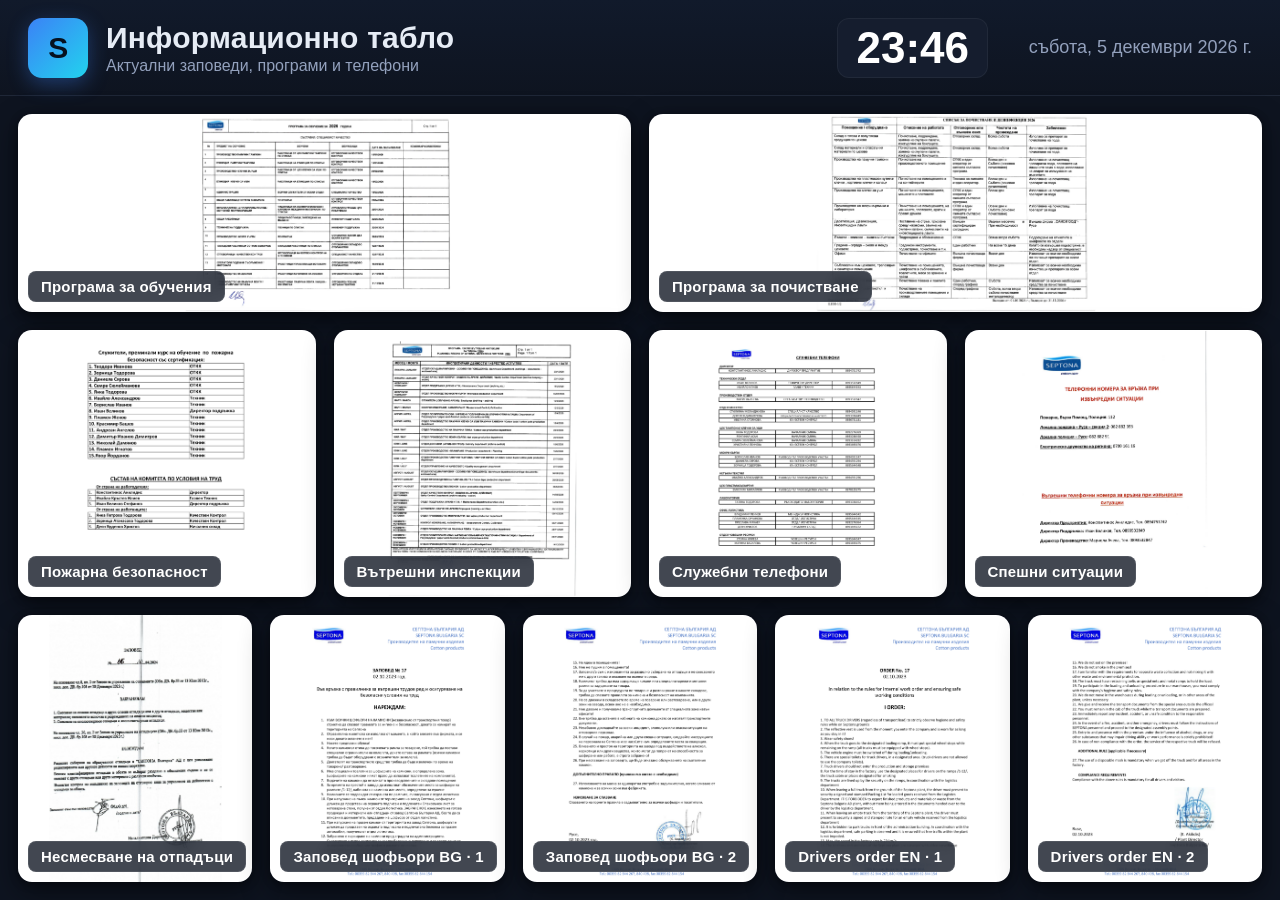
==== web/index.html @ 09b3fedb "Initial commit: 4K signage web app + APK kiosk wrapper for iiyama LH6560UHS-B2AG" ====
<!doctype html>
<html lang="bg">
<head>
<meta charset="utf-8" />
<meta name="viewport" content="width=3840, initial-scale=1" />
<title>Информационно табло</title>
<link rel="stylesheet" href="style.css" />
</head>
<body>
  <header class="topbar">
    <div class="brand">
      <div class="logo-mark">S</div>
      <div class="brand-text">
        <div class="brand-title">Информационно табло</div>
        <div class="brand-sub">Актуални заповеди, програми и телефони</div>
      </div>
    </div>
    <div class="clock" id="clock">--:--</div>
    <div class="date" id="date">—</div>
  </header>

  <main class="board" id="board">
    <!-- Row 1: 2 landscape docs -->
    <div class="tile land" data-src="Programa-obucheniia-5-1.png" data-title="Програма за обучения 2026">
      <div class="tile-label">Програма за обучения</div>
    </div>
    <div class="tile land" data-src="Programa-pochistvane-6-1.png" data-title="Програма за почистване 2026">
      <div class="tile-label">Програма за почистване</div>
    </div>

    <!-- Row 2: 4 portrait docs -->
    <div class="tile port" data-src="KUT-pozharna-bezopasnost-2026-3-1.png" data-title="КУТ – Пожарна безопасност 2026">
      <div class="tile-label">Пожарна безопасност</div>
    </div>
    <div class="tile port" data-src="Programa-vtreshni-insp.-4-1.png" data-title="Програма за вътрешни инспекции">
      <div class="tile-label">Вътрешни инспекции</div>
    </div>
    <div class="tile port" data-src="Sluzh.-telefoni-2026-7-1.png" data-title="Служебни телефони 2026">
      <div class="tile-label">Служебни телефони</div>
    </div>
    <div class="tile port" data-src="Tel.-speshni-situatsii-8-1.png" data-title="Телефони за спешни ситуации">
      <div class="tile-label">Спешни ситуации</div>
    </div>

    <!-- Row 3: 5 portrait docs -->
    <div class="tile port" data-src="Zapoved-16-nesmesvane-na-otpadtsi_0001-2-1.png" data-title="Заповед 16 – несмесване на отпадъци">
      <div class="tile-label">Несмесване на отпадъци</div>
    </div>
    <div class="tile port" data-src="Shofori_zapoved-17-02.10.2023_BG-9-1.png" data-title="Заповед 17 – шофьори (BG) стр.1">
      <div class="tile-label">Заповед шофьори BG · 1</div>
    </div>
    <div class="tile port" data-src="Shofori_zapoved-17-02.10.2023_BG-9-2.png" data-title="Заповед 17 – шофьори (BG) стр.2">
      <div class="tile-label">Заповед шофьори BG · 2</div>
    </div>
    <div class="tile port" data-src="Shofori_zapoved-17-02.10.2023_EN-1.png" data-title="Order 17 – drivers (EN) p.1">
      <div class="tile-label">Drivers order EN · 1</div>
    </div>
    <div class="tile port" data-src="Shofori_zapoved-17-02.10.2023_EN-2.png" data-title="Order 17 – drivers (EN) p.2">
      <div class="tile-label">Drivers order EN · 2</div>
    </div>
  </main>

  <!-- Fullscreen zoom overlay -->
  <div class="overlay" id="overlay" hidden>
    <div class="overlay-title" id="overlayTitle"></div>
    <img id="overlayImg" alt="" />
    <div class="overlay-hint">Натиснете, за да затворите</div>
  </div>

  <script src="app.js"></script>
</body>
</html>
---- web/style.css ----
/* =========================================================
   iiyama LH6560UHS-B2AG · 3840 × 2160 landscape signage
   Auto-optimized mosaic for 11 A4 pages (9 portrait + 2 landscape)
   ========================================================= */

:root {
  --bg:            #0e1420;
  --panel:        #151d2e;
  --panel-2:      #1c2740;
  --accent:       #3b82f6;
  --accent-2:     #22d3ee;
  --text:         #e6ecf5;
  --muted:        #93a1bd;
  --gap:          18px;
  --radius:       14px;
  --shadow:       0 10px 30px rgba(0,0,0,.45), 0 2px 8px rgba(0,0,0,.35);
  --header-h:     96px;
}

* { box-sizing: border-box; margin: 0; padding: 0; }

html, body {
  width: 100%;
  height: 100%;
  overflow: hidden;
  background: var(--bg);
  color: var(--text);
  font-family: "Inter", "Segoe UI", "Helvetica Neue", Arial, sans-serif;
  -webkit-font-smoothing: antialiased;
  user-select: none;
}

/* ---------- Top bar ---------- */
.topbar {
  height: var(--header-h);
  display: grid;
  grid-template-columns: 1fr auto auto;
  align-items: center;
  gap: 24px;
  padding: 0 28px;
  background: linear-gradient(180deg, #111a2b 0%, #0e1420 100%);
  border-bottom: 1px solid rgba(255,255,255,.06);
}

.brand { display: flex; align-items: center; gap: 18px; }

.logo-mark {
  width: 60px; height: 60px;
  display: grid; place-items: center;
  border-radius: 14px;
  background: linear-gradient(135deg, var(--accent), var(--accent-2));
  color: #06111f;
  font-weight: 800;
  font-size: 30px;
  letter-spacing: -0.02em;
  box-shadow: 0 6px 20px rgba(59,130,246,.35);
}

.brand-title  { font-size: 30px; font-weight: 700; letter-spacing: .2px; }
.brand-sub    { font-size: 16px; color: var(--muted); margin-top: 2px; }

.clock {
  font-size: 44px;
  font-weight: 600;
  font-variant-numeric: tabular-nums;
  color: #fff;
  padding: 4px 18px;
  background: var(--panel);
  border-radius: 12px;
  border: 1px solid rgba(255,255,255,.05);
  min-width: 150px;
  text-align: center;
}
.date {
  font-size: 18px;
  color: var(--muted);
  min-width: 240px;
  text-align: right;
}

/* ---------- Board ---------- */
.board {
  width: 100vw;
  height: calc(100vh - var(--header-h));
  padding: var(--gap);
  display: grid;
  gap: var(--gap);
  /* 12 columns × 3 rows.
     Row 1 (landscape strip):   2 tiles × 6 cols each
     Row 2 (portrait row 4):    4 tiles × 3 cols each
     Row 3 (portrait row 5):    5 tiles ×  ~2.4 cols → we use 15-col trick below */
  grid-template-columns: repeat(60, 1fr);   /* 60 = LCM(12,15) */
  grid-template-rows: minmax(0,1fr) minmax(0,1.35fr) minmax(0,1.35fr);
}

/* ---------- Row 1: landscape (2 tiles, each spans 30 cols) ---------- */
.tile.land            { grid-column: span 30; grid-row: 1; }

/* ---------- Row 2: 4 portraits, each spans 15 cols ---------- */
.tile.port:nth-of-type(3)  { grid-column: 1  / span 15; grid-row: 2; }
.tile.port:nth-of-type(4)  { grid-column: 16 / span 15; grid-row: 2; }
.tile.port:nth-of-type(5)  { grid-column: 31 / span 15; grid-row: 2; }
.tile.port:nth-of-type(6)  { grid-column: 46 / span 15; grid-row: 2; }

/* ---------- Row 3: 5 portraits, each spans 12 cols ---------- */
.tile.port:nth-of-type(7)  { grid-column: 1  / span 12; grid-row: 3; }
.tile.port:nth-of-type(8)  { grid-column: 13 / span 12; grid-row: 3; }
.tile.port:nth-of-type(9)  { grid-column: 25 / span 12; grid-row: 3; }
.tile.port:nth-of-type(10) { grid-column: 37 / span 12; grid-row: 3; }
.tile.port:nth-of-type(11) { grid-column: 49 / span 12; grid-row: 3; }

/* ---------- Tile styling ---------- */
.tile {
  position: relative;
  background: var(--panel);
  border-radius: var(--radius);
  overflow: hidden;
  box-shadow: var(--shadow);
  cursor: pointer;
  transition: transform .18s ease, box-shadow .18s ease;
  display: flex;
  align-items: center;
  justify-content: center;
  min-height: 0;
  min-width: 0;
}
.tile:hover {
  transform: translateY(-2px);
  box-shadow: 0 14px 40px rgba(0,0,0,.55), 0 2px 10px rgba(0,0,0,.4);
}

.tile::before {
  /* the document image, injected via JS as background so we can use object-fit style behavior */
  content: "";
  position: absolute;
  inset: 0;
  background-image: var(--doc);
  background-repeat: no-repeat;
  background-position: center center;
  background-size: contain;
  background-color: #fff;
}

.tile-label {
  position: absolute;
  left: 10px;
  bottom: 10px;
  padding: 6px 12px;
  font-size: 15px;
  font-weight: 600;
  color: #fff;
  background: rgba(14,20,32,.78);
  backdrop-filter: blur(6px);
  border: 1px solid rgba(255,255,255,.08);
  border-radius: 8px;
  z-index: 2;
  pointer-events: none;
  letter-spacing: .2px;
}

/* ---------- Fullscreen overlay ---------- */
.overlay {
  position: fixed; inset: 0;
  background: rgba(6,10,20,.94);
  z-index: 100;
  display: flex;
  flex-direction: column;
  align-items: center;
  justify-content: center;
  gap: 14px;
  padding: 40px;
  cursor: zoom-out;
  animation: fade .18s ease;
}
.overlay[hidden] { display: none; }
.overlay-title {
  font-size: 28px;
  font-weight: 600;
  color: #fff;
}
.overlay img {
  max-width: 96vw;
  max-height: 85vh;
  background: #fff;
  border-radius: 10px;
  box-shadow: 0 20px 60px rgba(0,0,0,.6);
}
.overlay-hint {
  font-size: 16px;
  color: var(--muted);
}

@keyframes fade { from { opacity: 0 } to { opacity: 1 } }

/* ---------- Screen-burn-in mitigation: subtle 1-min drift ---------- */
@keyframes drift {
  0%   { transform: translate(0,0); }
  25%  { transform: translate(1px, 1px); }
  50%  { transform: translate(0, 2px); }
  75%  { transform: translate(-1px, 1px); }
  100% { transform: translate(0,0); }
}
.board { animation: drift 60s ease-in-out infinite; }
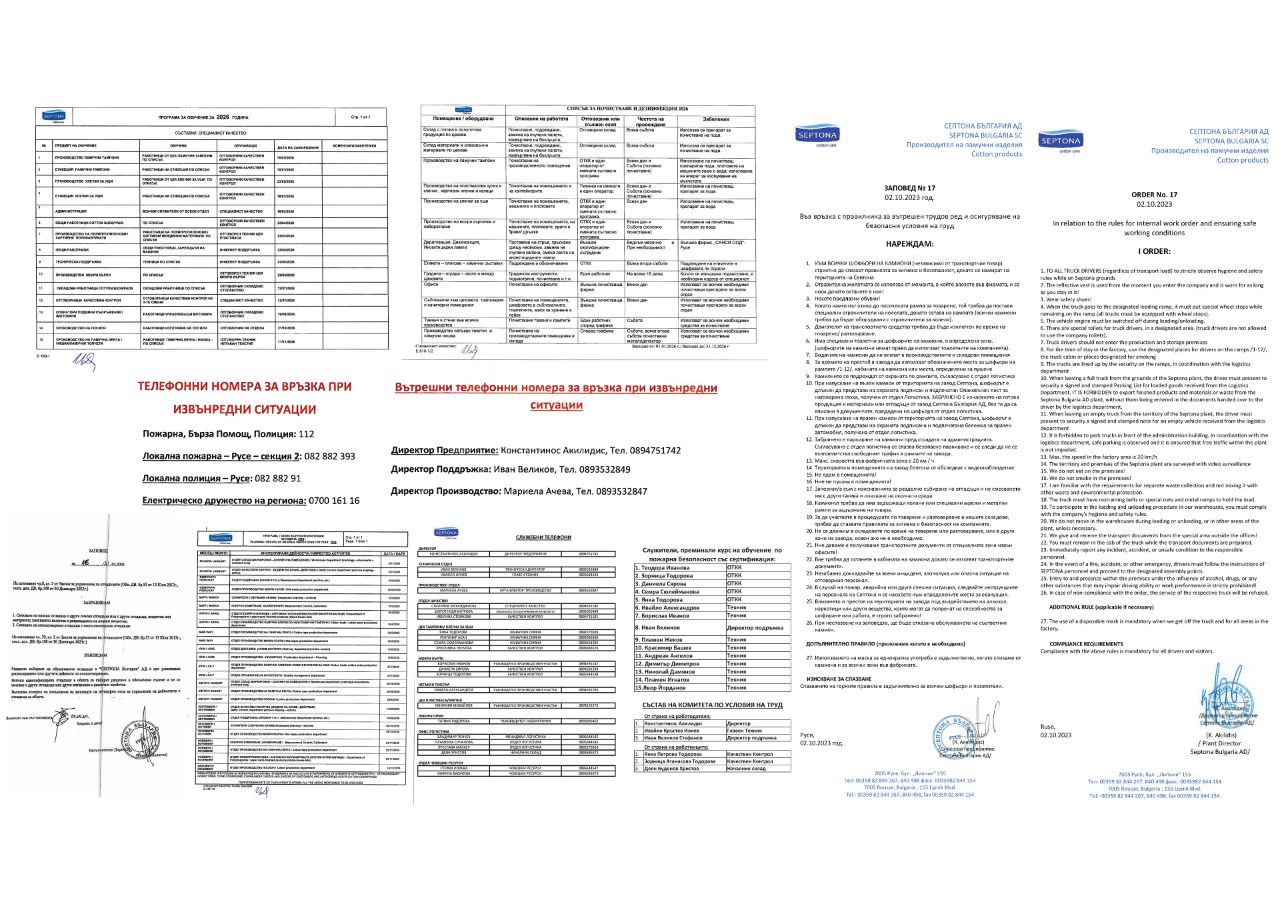
==== commit 5d128f89: "v2: full-canvas board layout + Septona burn-in splash cycle - Replace 11-tile mosaic with user's han" ====
--- a/web/index.html
+++ b/web/index.html
@@ -1,71 +1,42 @@
 <!doctype html>
 <html lang="bg">
 <head>
-<meta charset="utf-8" />
-<meta name="viewport" content="width=3840, initial-scale=1" />
-<title>Информационно табло</title>
-<link rel="stylesheet" href="style.css" />
+  <meta charset="utf-8" />
+  <meta name="viewport" content="width=3840, initial-scale=1" />
+  <meta http-equiv="X-UA-Compatible" content="IE=edge" />
+  <title>Septona Bulgaria — Информационно табло</title>
+  <link rel="preload" as="image" href="assets/board.jpg" />
+  <link rel="preload" as="image" href="assets/cotton-bg-1.jpg" />
+  <link rel="preload" as="image" href="assets/septona-logo.png" />
+  <link rel="stylesheet" href="style.css" />
 </head>
 <body>
-  <header class="topbar">
-    <div class="brand">
-      <div class="logo-mark">S</div>
-      <div class="brand-text">
-        <div class="brand-title">Информационно табло</div>
-        <div class="brand-sub">Актуални заповеди, програми и телефони</div>
+
+  <!-- ============ DOCS VIEW ============ -->
+  <section class="view view-docs is-active" id="docsView" aria-label="Документи">
+    <img class="board-img" src="assets/board.jpg" alt="Информационно табло — актуални заповеди, програми и телефони" />
+    <!-- Sub-pixel drift wrapper handles pixel-level anti-burn-in shift -->
+  </section>
+
+  <!-- ============ SPLASH VIEW (burn-in relief) ============ -->
+  <section class="view view-splash" id="splashView" aria-hidden="true">
+    <div class="stage">
+      <div class="bg-slide bg-slide-1 is-active" id="bgSlide1"></div>
+      <div class="bg-slide bg-slide-2"          id="bgSlide2"></div>
+      <div class="bg-vignette"></div>
+
+      <div class="particles" id="particles"></div>
+
+      <div class="live-clock">
+        <div class="clock-time" id="clockTime">00:00:00</div>
+        <div class="clock-date" id="clockDate"></div>
+      </div>
+
+      <div class="logo-center">
+        <img class="logo-img" src="assets/septona-logo.png" alt="Septona Bulgaria" />
       </div>
     </div>
-    <div class="clock" id="clock">--:--</div>
-    <div class="date" id="date">—</div>
-  </header>
-
-  <main class="board" id="board">
-    <!-- Row 1: 2 landscape docs -->
-    <div class="tile land" data-src="Programa-obucheniia-5-1.png" data-title="Програма за обучения 2026">
-      <div class="tile-label">Програма за обучения</div>
-    </div>
-    <div class="tile land" data-src="Programa-pochistvane-6-1.png" data-title="Програма за почистване 2026">
-      <div class="tile-label">Програма за почистване</div>
-    </div>
-
-    <!-- Row 2: 4 portrait docs -->
-    <div class="tile port" data-src="KUT-pozharna-bezopasnost-2026-3-1.png" data-title="КУТ – Пожарна безопасност 2026">
-      <div class="tile-label">Пожарна безопасност</div>
-    </div>
-    <div class="tile port" data-src="Programa-vtreshni-insp.-4-1.png" data-title="Програма за вътрешни инспекции">
-      <div class="tile-label">Вътрешни инспекции</div>
-    </div>
-    <div class="tile port" data-src="Sluzh.-telefoni-2026-7-1.png" data-title="Служебни телефони 2026">
-      <div class="tile-label">Служебни телефони</div>
-    </div>
-    <div class="tile port" data-src="Tel.-speshni-situatsii-8-1.png" data-title="Телефони за спешни ситуации">
-      <div class="tile-label">Спешни ситуации</div>
-    </div>
-
-    <!-- Row 3: 5 portrait docs -->
-    <div class="tile port" data-src="Zapoved-16-nesmesvane-na-otpadtsi_0001-2-1.png" data-title="Заповед 16 – несмесване на отпадъци">
-      <div class="tile-label">Несмесване на отпадъци</div>
-    </div>
-    <div class="tile port" data-src="Shofori_zapoved-17-02.10.2023_BG-9-1.png" data-title="Заповед 17 – шофьори (BG) стр.1">
-      <div class="tile-label">Заповед шофьори BG · 1</div>
-    </div>
-    <div class="tile port" data-src="Shofori_zapoved-17-02.10.2023_BG-9-2.png" data-title="Заповед 17 – шофьори (BG) стр.2">
-      <div class="tile-label">Заповед шофьори BG · 2</div>
-    </div>
-    <div class="tile port" data-src="Shofori_zapoved-17-02.10.2023_EN-1.png" data-title="Order 17 – drivers (EN) p.1">
-      <div class="tile-label">Drivers order EN · 1</div>
-    </div>
-    <div class="tile port" data-src="Shofori_zapoved-17-02.10.2023_EN-2.png" data-title="Order 17 – drivers (EN) p.2">
-      <div class="tile-label">Drivers order EN · 2</div>
-    </div>
-  </main>
-
-  <!-- Fullscreen zoom overlay -->
-  <div class="overlay" id="overlay" hidden>
-    <div class="overlay-title" id="overlayTitle"></div>
-    <img id="overlayImg" alt="" />
-    <div class="overlay-hint">Натиснете, за да затворите</div>
-  </div>
+  </section>
 
   <script src="app.js"></script>
 </body>
--- a/web/style.css
+++ b/web/style.css
@@ -1,203 +1,184 @@
 /* =========================================================
-   iiyama LH6560UHS-B2AG · 3840 × 2160 landscape signage
-   Auto-optimized mosaic for 11 A4 pages (9 portrait + 2 landscape)
+   iiyama LH6560UHS-B2AG · 3840 × 2160 signage
+   - Docs view: full-screen master board image
+   - Splash view: crossfading Septona cotton bg + particles + logo + clock
+   - Views crossfade every 15 min (docs) / 30 s (splash)
    ========================================================= */
 
 :root {
-  --bg:            #0e1420;
-  --panel:        #151d2e;
-  --panel-2:      #1c2740;
-  --accent:       #3b82f6;
-  --accent-2:     #22d3ee;
-  --text:         #e6ecf5;
-  --muted:        #93a1bd;
-  --gap:          18px;
-  --radius:       14px;
-  --shadow:       0 10px 30px rgba(0,0,0,.45), 0 2px 8px rgba(0,0,0,.35);
-  --header-h:     96px;
+  --ease-out: cubic-bezier(0.16, 1, 0.3, 1);
+  --splash-bg: #07102e;
 }
 
-* { box-sizing: border-box; margin: 0; padding: 0; }
+*, *::before, *::after { box-sizing: border-box; margin: 0; padding: 0; }
 
 html, body {
-  width: 100%;
-  height: 100%;
+  width: 100%; height: 100%;
   overflow: hidden;
-  background: var(--bg);
-  color: var(--text);
-  font-family: "Inter", "Segoe UI", "Helvetica Neue", Arial, sans-serif;
+  background: #000;
+  font-family: 'Helvetica Neue', 'Segoe UI', Arial, sans-serif;
   -webkit-font-smoothing: antialiased;
+  color: #fff;
   user-select: none;
 }
 
-/* ---------- Top bar ---------- */
-.topbar {
-  height: var(--header-h);
-  display: grid;
-  grid-template-columns: 1fr auto auto;
-  align-items: center;
-  gap: 24px;
-  padding: 0 28px;
-  background: linear-gradient(180deg, #111a2b 0%, #0e1420 100%);
-  border-bottom: 1px solid rgba(255,255,255,.06);
+/* ---------- View system: two full-screen layers, crossfaded ---------- */
+.view {
+  position: fixed;
+  inset: 0;
+  opacity: 0;
+  pointer-events: none;
+  transition: opacity 1.6s ease-in-out;
+  z-index: 1;
+}
+.view.is-active {
+  opacity: 1;
+  z-index: 2;
 }
 
-.brand { display: flex; align-items: center; gap: 18px; }
-
-.logo-mark {
-  width: 60px; height: 60px;
-  display: grid; place-items: center;
-  border-radius: 14px;
-  background: linear-gradient(135deg, var(--accent), var(--accent-2));
-  color: #06111f;
-  font-weight: 800;
-  font-size: 30px;
-  letter-spacing: -0.02em;
-  box-shadow: 0 6px 20px rgba(59,130,246,.35);
+/* =========================================================
+   DOCS VIEW
+   ========================================================= */
+.view-docs {
+  background: #ffffff;
+  display: block;
 }
 
-.brand-title  { font-size: 30px; font-weight: 700; letter-spacing: .2px; }
-.brand-sub    { font-size: 16px; color: var(--muted); margin-top: 2px; }
-
-.clock {
-  font-size: 44px;
-  font-weight: 600;
-  font-variant-numeric: tabular-nums;
-  color: #fff;
-  padding: 4px 18px;
-  background: var(--panel);
-  border-radius: 12px;
-  border: 1px solid rgba(255,255,255,.05);
-  min-width: 150px;
-  text-align: center;
-}
-.date {
-  font-size: 18px;
-  color: var(--muted);
-  min-width: 240px;
-  text-align: right;
+.board-img {
+  display: block;
+  width: 100vw;
+  height: 100vh;
+  object-fit: contain;
+  object-position: center;
+  /* Sub-pixel drift to shift the entire image ±3 px over 10 minutes.
+     Prevents static pixels from developing burn-in without being noticeable. */
+  animation: pixel-drift 600s ease-in-out infinite;
+  will-change: transform;
 }
 
-/* ---------- Board ---------- */
-.board {
-  width: 100vw;
-  height: calc(100vh - var(--header-h));
-  padding: var(--gap);
-  display: grid;
-  gap: var(--gap);
-  /* 12 columns × 3 rows.
-     Row 1 (landscape strip):   2 tiles × 6 cols each
-     Row 2 (portrait row 4):    4 tiles × 3 cols each
-     Row 3 (portrait row 5):    5 tiles ×  ~2.4 cols → we use 15-col trick below */
-  grid-template-columns: repeat(60, 1fr);   /* 60 = LCM(12,15) */
-  grid-template-rows: minmax(0,1fr) minmax(0,1.35fr) minmax(0,1.35fr);
+@keyframes pixel-drift {
+  0%   { transform: translate(0px,  0px); }
+  25%  { transform: translate(3px,  2px); }
+  50%  { transform: translate(-2px, 3px); }
+  75%  { transform: translate(2px, -3px); }
+  100% { transform: translate(0px,  0px); }
 }
 
-/* ---------- Row 1: landscape (2 tiles, each spans 30 cols) ---------- */
-.tile.land            { grid-column: span 30; grid-row: 1; }
+/* =========================================================
+   SPLASH VIEW  (adapted from provided s.html)
+   ========================================================= */
+.view-splash { background: var(--splash-bg); }
 
-/* ---------- Row 2: 4 portraits, each spans 15 cols ---------- */
-.tile.port:nth-of-type(3)  { grid-column: 1  / span 15; grid-row: 2; }
-.tile.port:nth-of-type(4)  { grid-column: 16 / span 15; grid-row: 2; }
-.tile.port:nth-of-type(5)  { grid-column: 31 / span 15; grid-row: 2; }
-.tile.port:nth-of-type(6)  { grid-column: 46 / span 15; grid-row: 2; }
+.stage {
+  position: relative;
+  width: 100vw; height: 100vh;
+  overflow: hidden;
+}
 
-/* ---------- Row 3: 5 portraits, each spans 12 cols ---------- */
-.tile.port:nth-of-type(7)  { grid-column: 1  / span 12; grid-row: 3; }
-.tile.port:nth-of-type(8)  { grid-column: 13 / span 12; grid-row: 3; }
-.tile.port:nth-of-type(9)  { grid-column: 25 / span 12; grid-row: 3; }
-.tile.port:nth-of-type(10) { grid-column: 37 / span 12; grid-row: 3; }
-.tile.port:nth-of-type(11) { grid-column: 49 / span 12; grid-row: 3; }
+/* Background crossfade */
+.bg-slide {
+  position: absolute; inset: 0;
+  background-size: cover;
+  background-position: center;
+  z-index: 1;
+  opacity: 0;
+  transition: opacity 2.4s ease-in-out;
+}
+.bg-slide.is-active { opacity: 1; }
+.bg-slide-1 { background-image: url('assets/cotton-bg-2.jpg'); }
+.bg-slide-2 { background-image: url('assets/cotton-bg-1.jpg'); }
 
-/* ---------- Tile styling ---------- */
-.tile {
-  position: relative;
-  background: var(--panel);
-  border-radius: var(--radius);
-  overflow: hidden;
-  box-shadow: var(--shadow);
-  cursor: pointer;
-  transition: transform .18s ease, box-shadow .18s ease;
+/* Vignette overlay */
+.bg-vignette {
+  position: absolute; inset: 0;
+  z-index: 2;
+  background: radial-gradient(
+    ellipse 60% 60% at 50% 50%,
+    rgba(12, 12, 15, 0.30) 0%,
+    rgba(22, 19, 19, 0.21) 100%
+  );
+  pointer-events: none;
+}
+
+/* Floating particles */
+.particles {
+  position: absolute; inset: 0;
+  z-index: 3;
+  pointer-events: none;
+}
+.particle {
+  position: absolute;
+  border-radius: 50%;
+  background: rgba(255, 255, 255, 0.72);
+  filter: blur(1px);
+  animation: floatUp linear infinite;
+}
+@keyframes floatUp {
+  0%   { transform: translateY(0)     translateX(0);   opacity: 0; }
+  5%   { opacity: 1; }
+  95%  { opacity: 0.4; }
+  100% { transform: translateY(-110vh) translateX(30px); opacity: 0; }
+}
+
+/* Clock (top-right) */
+.live-clock {
+  position: absolute;
+  top: clamp(24px, 3vh, 60px);
+  right: clamp(32px, 4vw, 80px);
+  z-index: 12;
+  text-align: right;
+  opacity: 0;
+  animation: riseIn 0.9s 0.6s var(--ease-out) forwards;
+}
+.clock-time {
+  font-size: clamp(32px, 3.2vw, 76px);
+  font-weight: 200;
+  color: rgba(255,255,255,0.92);
+  letter-spacing: 0.06em;
+  font-variant-numeric: tabular-nums;
+  text-shadow: 0 2px 22px rgba(0,0,0,0.65);
+}
+.clock-date {
+  font-size: clamp(12px, 0.95vw, 22px);
+  color: rgba(255,255,255,0.55);
+  letter-spacing: 0.16em;
+  text-transform: uppercase;
+  margin-top: 6px;
+  text-shadow: 0 1px 10px rgba(0,0,0,0.5);
+}
+
+/* Centered pulsing logo */
+.logo-center {
+  position: absolute; inset: 0;
+  z-index: 10;
   display: flex;
   align-items: center;
   justify-content: center;
-  min-height: 0;
-  min-width: 0;
+  opacity: 0;
+  animation: riseIn 1.2s 0.4s var(--ease-out) forwards;
 }
-.tile:hover {
-  transform: translateY(-2px);
-  box-shadow: 0 14px 40px rgba(0,0,0,.55), 0 2px 10px rgba(0,0,0,.4);
+.logo-img {
+  width: clamp(360px, 40vw, 1400px);
+  height: auto;
+  filter:
+    drop-shadow(0 0 60px rgba(255, 255, 255, 0.55))
+    drop-shadow(0 4px 20px rgba(255, 255, 255, 0.8));
+  animation: logoPulse 7s 1.6s ease-in-out infinite;
+}
+@keyframes logoPulse {
+  0%, 100% {
+    filter:
+      drop-shadow(0 0 50px rgba(255, 255, 255, 1))
+      drop-shadow(0 4px 20px rgba(255, 255, 255, 0.92));
+  }
+  50% {
+    filter:
+      drop-shadow(0 0 80px rgba(255, 255, 255, 0.40))
+      drop-shadow(0 6px 28px rgba(114, 114, 114, 0.65));
+  }
 }
 
-.tile::before {
-  /* the document image, injected via JS as background so we can use object-fit style behavior */
-  content: "";
-  position: absolute;
-  inset: 0;
-  background-image: var(--doc);
-  background-repeat: no-repeat;
-  background-position: center center;
-  background-size: contain;
-  background-color: #fff;
+@keyframes riseIn {
+  from { opacity: 0; transform: translateY(22px); }
+  to   { opacity: 1; transform: translateY(0); }
 }
-
-.tile-label {
-  position: absolute;
-  left: 10px;
-  bottom: 10px;
-  padding: 6px 12px;
-  font-size: 15px;
-  font-weight: 600;
-  color: #fff;
-  background: rgba(14,20,32,.78);
-  backdrop-filter: blur(6px);
-  border: 1px solid rgba(255,255,255,.08);
-  border-radius: 8px;
-  z-index: 2;
-  pointer-events: none;
-  letter-spacing: .2px;
-}
-
-/* ---------- Fullscreen overlay ---------- */
-.overlay {
-  position: fixed; inset: 0;
-  background: rgba(6,10,20,.94);
-  z-index: 100;
-  display: flex;
-  flex-direction: column;
-  align-items: center;
-  justify-content: center;
-  gap: 14px;
-  padding: 40px;
-  cursor: zoom-out;
-  animation: fade .18s ease;
-}
-.overlay[hidden] { display: none; }
-.overlay-title {
-  font-size: 28px;
-  font-weight: 600;
-  color: #fff;
-}
-.overlay img {
-  max-width: 96vw;
-  max-height: 85vh;
-  background: #fff;
-  border-radius: 10px;
-  box-shadow: 0 20px 60px rgba(0,0,0,.6);
-}
-.overlay-hint {
-  font-size: 16px;
-  color: var(--muted);
-}
-
-@keyframes fade { from { opacity: 0 } to { opacity: 1 } }
-
-/* ---------- Screen-burn-in mitigation: subtle 1-min drift ---------- */
-@keyframes drift {
-  0%   { transform: translate(0,0); }
-  25%  { transform: translate(1px, 1px); }
-  50%  { transform: translate(0, 2px); }
-  75%  { transform: translate(-1px, 1px); }
-  100% { transform: translate(0,0); }
-}
-.board { animation: drift 60s ease-in-out infinite; }
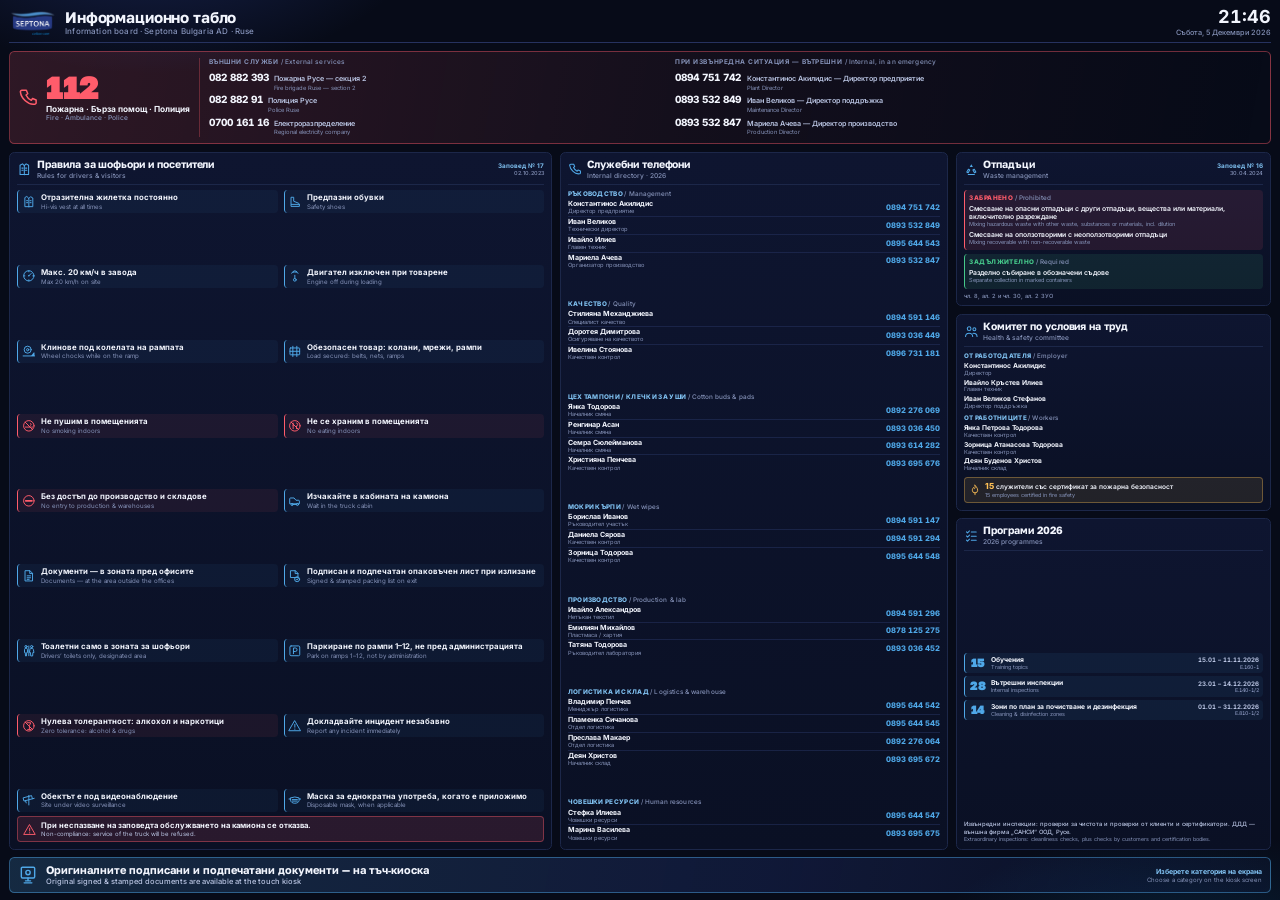
==== commit 3bcc8b39: "Replace rasterised board with live HTML at true panel resolution The docs view was a single 3840x216" ====
--- a/web/index.html
+++ b/web/index.html
@@ -2,20 +2,426 @@
 <html lang="bg">
 <head>
   <meta charset="utf-8" />
-  <meta name="viewport" content="width=3840, initial-scale=1" />
+  <!-- Must be device-width: a fixed width=3840 combined with initial-scale=1 makes the
+       panel render only the top-left 1920x1080 of the page. -->
+  <meta name="viewport" content="width=device-width, initial-scale=1, maximum-scale=1, minimum-scale=1, user-scalable=no, viewport-fit=cover" />
   <meta http-equiv="X-UA-Compatible" content="IE=edge" />
   <title>Septona Bulgaria — Информационно табло</title>
-  <link rel="preload" as="image" href="assets/board.jpg" />
+  <!-- No `crossorigin` here on purpose: the APK loads this page from a file://
+       origin, where a CORS-mode font fetch is rejected outright. Same-origin
+       preload works on both file:// and https://. -->
+  <link rel="preload" as="font" type="font/woff2" href="assets/fonts/golos-cyrillic.woff2" />
+  <link rel="preload" as="font" type="font/woff2" href="assets/fonts/inter-cyrillic.woff2" />
   <link rel="preload" as="image" href="assets/cotton-bg-1.jpg" />
   <link rel="preload" as="image" href="assets/septona-logo.png" />
   <link rel="stylesheet" href="style.css" />
 </head>
 <body>
 
+<!-- ============================================================
+     ICON SPRITE
+     ISO-7010-inspired pictograms. Stroke-based, inherit currentColor,
+     so a single sprite serves every accent colour on the board.
+     ============================================================ -->
+<svg class="sprite" aria-hidden="true" focusable="false">
+  <defs>
+    <!-- hi-vis vest -->
+    <symbol id="i-vest" viewBox="0 0 24 24">
+      <path d="M9 3l3 3 3-3 4 2.2v15.3H5V5.2z"/><path d="M12 6v15"/>
+      <path d="M8 10h2M8 13.5h2M14 10h2M14 13.5h2"/>
+    </symbol>
+    <!-- safety boot -->
+    <symbol id="i-boot" viewBox="0 0 24 24">
+      <path d="M6 4h4v7l8 3.2c1.4.6 2 1.6 2 3.1V20H6z"/><path d="M6 16.5h14"/>
+    </symbol>
+    <!-- speed limit -->
+    <symbol id="i-speed" viewBox="0 0 24 24">
+      <circle cx="12" cy="12" r="9"/><path d="M12 12l4.2-4.2"/><circle cx="12" cy="12" r="1.4" fill="currentColor" stroke="none"/>
+      <path d="M12 3v2M21 12h-2M12 21v-2M3 12h2"/>
+    </symbol>
+    <!-- engine off -->
+    <symbol id="i-engine" viewBox="0 0 24 24">
+      <path d="M8.5 4.5a5 5 0 017 0"/><path d="M6.2 7.2a8.5 8.5 0 0111.6 0"/>
+      <path d="M12 11v5"/><circle cx="12" cy="19" r="2.4"/>
+    </symbol>
+    <!-- wheel chock -->
+    <symbol id="i-chock" viewBox="0 0 24 24">
+      <circle cx="10" cy="10" r="6.2"/><circle cx="10" cy="10" r="2"/>
+      <path d="M2 21h20"/><path d="M16 21l4.5-6H22v6z" fill="currentColor" stroke="none"/>
+    </symbol>
+    <!-- secured load -->
+    <symbol id="i-strap" viewBox="0 0 24 24">
+      <rect x="3.5" y="7" width="17" height="12" rx="1"/><path d="M8.5 4v18M15.5 4v18"/>
+      <path d="M3.5 12.8h17"/>
+    </symbol>
+    <!-- no smoking -->
+    <symbol id="i-nosmoke" viewBox="0 0 24 24">
+      <circle cx="12" cy="12" r="9.2"/><path d="M5.5 5.5L18.5 18.5"/>
+      <path d="M6 14.2h9"/><path d="M17 14.2h1.6"/><path d="M15 11.2c1.6-.9 1.6-2.4 0-3.4"/>
+    </symbol>
+    <!-- no eating -->
+    <symbol id="i-noeat" viewBox="0 0 24 24">
+      <circle cx="12" cy="12" r="9.2"/><path d="M5.5 5.5L18.5 18.5"/>
+      <path d="M9 7.2v4.2M9 11.4V17"/><path d="M15 7.2c1.4 0 2 1 2 2.4S16.4 12 15 12v5"/>
+    </symbol>
+    <!-- no entry -->
+    <symbol id="i-noentry" viewBox="0 0 24 24">
+      <circle cx="12" cy="12" r="9.2"/><path d="M6.6 12h10.8" stroke-width="3.2"/>
+    </symbol>
+    <!-- stay in cabin -->
+    <symbol id="i-cabin" viewBox="0 0 24 24">
+      <path d="M3 16.5V8.5A1.5 1.5 0 014.5 7h6.2l3.3 4h4.5A1.5 1.5 0 0120 12.5v4z"/>
+      <circle cx="7.2" cy="18.4" r="1.9"/><circle cx="16.6" cy="18.4" r="1.9"/>
+      <path d="M9 18.4h5.7"/>
+    </symbol>
+    <!-- documents -->
+    <symbol id="i-doc" viewBox="0 0 24 24">
+      <path d="M6 3h8l4.5 4.5V21H6z"/><path d="M13.6 3v5h4.9"/><path d="M9 12h6M9 15.4h6M9 18.2h3.6"/>
+    </symbol>
+    <!-- signed &amp; stamped -->
+    <symbol id="i-stamp" viewBox="0 0 24 24">
+      <path d="M5 3h8l4.5 4.5V15H5z"/><path d="M12.6 3v5h4.9"/>
+      <circle cx="16" cy="18" r="4.4"/><path d="M14.1 18l1.5 1.6 2.5-3"/>
+    </symbol>
+    <!-- toilets -->
+    <symbol id="i-toilet" viewBox="0 0 24 24">
+      <circle cx="7" cy="4.6" r="2"/><path d="M7 7.2c-1.7 0-2.6 1-2.6 2.6V15h1.3l.5 6h1.6l.5-6h1.3V9.8C9.6 8.2 8.7 7.2 7 7.2z"/>
+      <circle cx="17" cy="4.6" r="2"/><path d="M17 7.2c-1.8 0-2.7 1-3 2.6L13 15h1.9l.4 6h3.4l.4-6H21l-1-5.2c-.3-1.6-1.2-2.6-3-2.6z"/>
+      <path d="M12 3.4v17.2"/>
+    </symbol>
+    <!-- parking -->
+    <symbol id="i-parking" viewBox="0 0 24 24">
+      <rect x="3.4" y="3.4" width="17.2" height="17.2" rx="2"/>
+      <path d="M9.6 17V7h3.2a3.1 3.1 0 010 6.2H9.6"/>
+    </symbol>
+    <!-- no alcohol / drugs -->
+    <symbol id="i-noalcohol" viewBox="0 0 24 24">
+      <circle cx="12" cy="12" r="9.2"/><path d="M5.5 5.5L18.5 18.5"/>
+      <path d="M8.6 6.6h6.8l-2.4 5v5.8"/><path d="M10 18.6h5.2"/>
+    </symbol>
+    <!-- report incident -->
+    <symbol id="i-alert" viewBox="0 0 24 24">
+      <path d="M12 3.4L22 20.6H2z"/><path d="M12 9.4v5"/>
+      <circle cx="12" cy="17.6" r="1.1" fill="currentColor" stroke="none"/>
+    </symbol>
+    <!-- CCTV -->
+    <symbol id="i-cctv" viewBox="0 0 24 24">
+      <path d="M2.6 8.4l14.2-3.8 1.5 5.6L4.1 14z"/><path d="M6 13.2l1.4 4.2"/>
+      <path d="M12 4.2V21"/><path d="M18.3 10.2l3.1-.8"/>
+    </symbol>
+    <!-- face mask -->
+    <symbol id="i-mask" viewBox="0 0 24 24">
+      <path d="M4.5 8.6l7.5-1.6 7.5 1.6v4.6c0 2.6-3.4 4.8-7.5 4.8s-7.5-2.2-7.5-4.8z"/>
+      <path d="M4.5 10.6H1.8M22.2 10.6h-2.7"/><path d="M7.5 11.6h9M7.5 14.2h9"/>
+    </symbol>
+    <!-- waste / recycling -->
+    <symbol id="i-waste" viewBox="0 0 24 24">
+      <path d="M12 3.6l2.6 4.4h-5.2z" fill="currentColor" stroke="none"/>
+      <path d="M4.6 16.4l2.6-4.5 2.2 1.3-2.6 4.5z"/><path d="M19.4 16.4l-2.6-4.5-2.2 1.3 2.6 4.5z"/>
+      <path d="M7 20.4h10"/>
+    </symbol>
+    <!-- kiosk / touch -->
+    <symbol id="i-kiosk" viewBox="0 0 24 24">
+      <rect x="4" y="2.6" width="16" height="13" rx="1.4"/><path d="M9 19h6M12 15.6V19"/>
+      <path d="M7.4 21.4h9.2"/>
+      <circle cx="12" cy="9" r="2.6"/>
+    </symbol>
+    <!-- phone -->
+    <symbol id="i-phone" viewBox="0 0 24 24">
+      <path d="M6.4 3.6h3l1.6 4-2 1.4a12 12 0 006 6l1.4-2 4 1.6v3c0 1-.8 1.8-1.8 1.7C11.3 20.5 3.5 12.7 2.7 5.4A1.7 1.7 0 014.4 3.6z"/>
+    </symbol>
+    <!-- checklist / programme -->
+    <symbol id="i-list" viewBox="0 0 24 24">
+      <path d="M4 6.2l1.8 1.8L9 4.8"/><path d="M4 13l1.8 1.8L9 11.6"/><path d="M4 19.8l1.8 1.8L9 18.4"/>
+      <path d="M12 6.6h8M12 13.4h8M12 20.2h8"/>
+    </symbol>
+    <!-- committee / people -->
+    <symbol id="i-people" viewBox="0 0 24 24">
+      <circle cx="8.4" cy="7.6" r="3"/><path d="M2.6 20.4c0-3.2 2.6-5.4 5.8-5.4s5.8 2.2 5.8 5.4"/>
+      <circle cx="17" cy="8.6" r="2.4"/><path d="M14.6 15.4c2.8-.6 6.8.6 6.8 5"/>
+    </symbol>
+    <!-- fire -->
+    <symbol id="i-fire" viewBox="0 0 24 24">
+      <path d="M12 2.6s5.4 4.6 5.4 9.8a5.4 5.4 0 01-10.8 0C6.6 9.6 9 7 9 7s.6 2.2 2 2.2c1.6 0 1.6-4.4 1-6.6z"/>
+      <path d="M12 21.4v-4"/>
+    </symbol>
+  </defs>
+</svg>
+
   <!-- ============ DOCS VIEW ============ -->
-  <section class="view view-docs is-active" id="docsView" aria-label="Документи">
-    <img class="board-img" src="assets/board.jpg" alt="Информационно табло — актуални заповеди, програми и телефони" />
-    <!-- Sub-pixel drift wrapper handles pixel-level anti-burn-in shift -->
+  <section class="view view-docs is-active" id="docsView" aria-label="Информационно табло">
+    <div class="board" id="board">
+
+      <!-- ---------- HEADER ---------- -->
+      <header class="hdr">
+        <img class="hdr-logo" src="assets/septona-logo.png" alt="Septona Bulgaria" />
+        <div class="hdr-title">
+          <h1>Информационно табло</h1>
+          <p lang="en">Information board &middot; Septona Bulgaria AD &middot; Ruse</p>
+        </div>
+        <div class="hdr-meta">
+          <div class="hdr-clock" id="boardTime">--:--</div>
+          <div class="hdr-date" id="boardDate"></div>
+        </div>
+      </header>
+
+      <!-- ---------- EMERGENCY STRIP ---------- -->
+      <section class="emg" aria-label="Спешни телефони">
+        <div class="emg-112">
+          <svg class="emg-112-ico"><use href="#i-phone"/></svg>
+          <div class="emg-112-body">
+            <div class="emg-112-num">112</div>
+            <div class="emg-112-lbl">Пожарна &middot; Бърза помощ &middot; Полиция</div>
+            <div class="emg-112-lbl-en" lang="en">Fire &middot; Ambulance &middot; Police</div>
+          </div>
+        </div>
+
+        <div class="emg-grid">
+          <div class="emg-col">
+            <div class="emg-col-hd">Външни служби <span lang="en">/ External services</span></div>
+            <div class="emg-row">
+              <span class="emg-num">082 882 393</span>
+              <span class="emg-who">Пожарна Русе — секция 2<em lang="en">Fire brigade Ruse — section 2</em></span>
+            </div>
+            <div class="emg-row">
+              <span class="emg-num">082 882 91</span>
+              <span class="emg-who">Полиция Русе<em lang="en">Police Ruse</em></span>
+            </div>
+            <div class="emg-row">
+              <span class="emg-num">0700 161 16</span>
+              <span class="emg-who">Електроразпределение<em lang="en">Regional electricity company</em></span>
+            </div>
+          </div>
+
+          <div class="emg-col">
+            <div class="emg-col-hd">При извънредна ситуация — вътрешни <span lang="en">/ Internal, in an emergency</span></div>
+            <div class="emg-row">
+              <span class="emg-num">0894 751 742</span>
+              <span class="emg-who">Константинос Акилидис — Директор предприятие<em lang="en">Plant Director</em></span>
+            </div>
+            <div class="emg-row">
+              <span class="emg-num">0893 532 849</span>
+              <span class="emg-who">Иван Великов — Директор поддръжка<em lang="en">Maintenance Director</em></span>
+            </div>
+            <div class="emg-row">
+              <span class="emg-num">0893 532 847</span>
+              <span class="emg-who">Мариела Ачева — Директор производство<em lang="en">Production Director</em></span>
+            </div>
+          </div>
+        </div>
+      </section>
+
+      <!-- ---------- MAIN BAND ---------- -->
+      <div class="band">
+
+        <!-- ===== CARD: ORDER No.17 ===== -->
+        <section class="card card-rules">
+          <div class="card-hd">
+            <svg class="card-ico"><use href="#i-vest"/></svg>
+            <div class="card-hd-txt">
+              <h2>Правила за шофьори и посетители</h2>
+              <p lang="en">Rules for drivers &amp; visitors</p>
+            </div>
+            <span class="doc-ref">Заповед № 17<em>02.10.2023</em></span>
+          </div>
+
+          <ul class="rules">
+            <li><svg class="r-ico"><use href="#i-vest"/></svg><span class="r-bg">Отразителна жилетка постоянно</span><span class="r-en" lang="en">Hi-vis vest at all times</span></li>
+            <li><svg class="r-ico"><use href="#i-boot"/></svg><span class="r-bg">Предпазни обувки</span><span class="r-en" lang="en">Safety shoes</span></li>
+            <li><svg class="r-ico"><use href="#i-speed"/></svg><span class="r-bg">Макс. 20 км/ч в завода</span><span class="r-en" lang="en">Max 20 km/h on site</span></li>
+            <li><svg class="r-ico"><use href="#i-engine"/></svg><span class="r-bg">Двигател изключен при товарене</span><span class="r-en" lang="en">Engine off during loading</span></li>
+            <li><svg class="r-ico"><use href="#i-chock"/></svg><span class="r-bg">Клинове под колелата на рампата</span><span class="r-en" lang="en">Wheel chocks while on the ramp</span></li>
+            <li><svg class="r-ico"><use href="#i-strap"/></svg><span class="r-bg">Обезопасен товар: колани, мрежи, рампи</span><span class="r-en" lang="en">Load secured: belts, nets, ramps</span></li>
+            <li><svg class="r-ico r-no"><use href="#i-nosmoke"/></svg><span class="r-bg">Не пушим в помещенията</span><span class="r-en" lang="en">No smoking indoors</span></li>
+            <li><svg class="r-ico r-no"><use href="#i-noeat"/></svg><span class="r-bg">Не се храним в помещенията</span><span class="r-en" lang="en">No eating indoors</span></li>
+            <li><svg class="r-ico r-no"><use href="#i-noentry"/></svg><span class="r-bg">Без достъп до производство и складове</span><span class="r-en" lang="en">No entry to production &amp; warehouses</span></li>
+            <li><svg class="r-ico"><use href="#i-cabin"/></svg><span class="r-bg">Изчакайте в кабината на камиона</span><span class="r-en" lang="en">Wait in the truck cabin</span></li>
+            <li><svg class="r-ico"><use href="#i-doc"/></svg><span class="r-bg">Документи — в зоната пред офисите</span><span class="r-en" lang="en">Documents — at the area outside the offices</span></li>
+            <li><svg class="r-ico"><use href="#i-stamp"/></svg><span class="r-bg">Подписан и подпечатан опаковъчен лист при излизане</span><span class="r-en" lang="en">Signed &amp; stamped packing list on exit</span></li>
+            <li><svg class="r-ico"><use href="#i-toilet"/></svg><span class="r-bg">Тоалетни само в зоната за шофьори</span><span class="r-en" lang="en">Drivers&rsquo; toilets only, designated area</span></li>
+            <li><svg class="r-ico"><use href="#i-parking"/></svg><span class="r-bg">Паркиране по рампи 1&ndash;12, не пред администрацията</span><span class="r-en" lang="en">Park on ramps 1&ndash;12, not by administration</span></li>
+            <li><svg class="r-ico r-no"><use href="#i-noalcohol"/></svg><span class="r-bg">Нулева толерантност: алкохол и наркотици</span><span class="r-en" lang="en">Zero tolerance: alcohol &amp; drugs</span></li>
+            <li><svg class="r-ico"><use href="#i-alert"/></svg><span class="r-bg">Докладвайте инцидент незабавно</span><span class="r-en" lang="en">Report any incident immediately</span></li>
+            <li><svg class="r-ico"><use href="#i-cctv"/></svg><span class="r-bg">Обектът е под видеонаблюдение</span><span class="r-en" lang="en">Site under video surveillance</span></li>
+            <li><svg class="r-ico"><use href="#i-mask"/></svg><span class="r-bg">Маска за еднократна употреба, когато е приложимо</span><span class="r-en" lang="en">Disposable mask, when applicable</span></li>
+          </ul>
+
+          <p class="rules-warn">
+            <svg class="warn-ico"><use href="#i-alert"/></svg>
+            <span>При неспазване на заповедта обслужването на камиона се отказва.<em lang="en">Non-compliance: service of the truck will be refused.</em></span>
+          </p>
+        </section>
+
+        <!-- ===== CARD: PHONE DIRECTORY ===== -->
+        <section class="card card-dir">
+          <div class="card-hd">
+            <svg class="card-ico"><use href="#i-phone"/></svg>
+            <div class="card-hd-txt">
+              <h2>Служебни телефони</h2>
+              <p lang="en">Internal directory &middot; 2026</p>
+            </div>
+          </div>
+
+          <div class="dir">
+            <div class="dir-grp">
+              <h3>Ръководство <span lang="en">/ Management</span></h3>
+              <div class="dir-row"><b>Константинос Акилидис</b><i>Директор предприятие</i><span>0894 751 742</span></div>
+              <div class="dir-row"><b>Иван Великов</b><i>Технически директор</i><span>0893 532 849</span></div>
+              <div class="dir-row"><b>Ивайло Илиев</b><i>Главен техник</i><span>0895 644 543</span></div>
+              <div class="dir-row"><b>Мариела Ачева</b><i>Организатор производство</i><span>0893 532 847</span></div>
+            </div>
+
+            <div class="dir-grp">
+              <h3>Качество <span lang="en">/ Quality</span></h3>
+              <div class="dir-row"><b>Стилияна Механджиева</b><i>Специалист качество</i><span>0894 591 146</span></div>
+              <div class="dir-row"><b>Доротея Димитрова</b><i>Осигуряване на качеството</i><span>0893 036 449</span></div>
+              <div class="dir-row"><b>Ивелина Стоянова</b><i>Качествен контрол</i><span>0896 731 181</span></div>
+            </div>
+
+            <div class="dir-grp">
+              <h3>Цех тампони / клечки за уши <span lang="en">/ Cotton buds &amp; pads</span></h3>
+              <div class="dir-row"><b>Янка Тодорова</b><i>Началник смяна</i><span>0892 276 069</span></div>
+              <div class="dir-row"><b>Ренгинар Асан</b><i>Началник смяна</i><span>0893 036 450</span></div>
+              <div class="dir-row"><b>Семра Сюлейманова</b><i>Началник смяна</i><span>0893 614 282</span></div>
+              <div class="dir-row"><b>Християна Пенчева</b><i>Качествен контрол</i><span>0893 695 676</span></div>
+            </div>
+
+            <div class="dir-grp">
+              <h3>Мокри кърпи <span lang="en">/ Wet wipes</span></h3>
+              <div class="dir-row"><b>Борислав Иванов</b><i>Ръководител участък</i><span>0894 591 147</span></div>
+              <div class="dir-row"><b>Даниела Сярова</b><i>Качествен контрол</i><span>0894 591 294</span></div>
+              <div class="dir-row"><b>Зорница Тодорова</b><i>Качествен контрол</i><span>0895 644 548</span></div>
+            </div>
+
+            <div class="dir-grp">
+              <h3>Производство <span lang="en">/ Production &amp; lab</span></h3>
+              <div class="dir-row"><b>Ивайло Александров</b><i>Нетъкан текстил</i><span>0894 591 296</span></div>
+              <div class="dir-row"><b>Емилиян Михайлов</b><i>Пластмаса / хартия</i><span>0878 125 275</span></div>
+              <div class="dir-row"><b>Татяна Тодорова</b><i>Ръководител лаборатория</i><span>0893 036 452</span></div>
+            </div>
+
+            <div class="dir-grp">
+              <h3>Логистика и склад <span lang="en">/ Logistics &amp; warehouse</span></h3>
+              <div class="dir-row"><b>Владимир Пенчев</b><i>Мениджър логистика</i><span>0895 644 542</span></div>
+              <div class="dir-row"><b>Пламенка Сичанова</b><i>Отдел логистика</i><span>0895 644 545</span></div>
+              <div class="dir-row"><b>Преслава Макаер</b><i>Отдел логистика</i><span>0892 276 064</span></div>
+              <div class="dir-row"><b>Деян Христов</b><i>Началник склад</i><span>0893 695 672</span></div>
+            </div>
+
+            <div class="dir-grp">
+              <h3>Човешки ресурси <span lang="en">/ Human resources</span></h3>
+              <div class="dir-row"><b>Стефка Илиева</b><i>Човешки ресурси</i><span>0895 644 547</span></div>
+              <div class="dir-row"><b>Марина Василева</b><i>Човешки ресурси</i><span>0893 695 675</span></div>
+            </div>
+          </div>
+        </section>
+
+        <!-- ===== RIGHT STACK ===== -->
+        <div class="stack">
+
+          <!-- waste -->
+          <section class="card card-waste">
+            <div class="card-hd">
+              <svg class="card-ico"><use href="#i-waste"/></svg>
+              <div class="card-hd-txt">
+                <h2>Отпадъци</h2>
+                <p lang="en">Waste management</p>
+              </div>
+              <span class="doc-ref">Заповед № 16<em>30.04.2024</em></span>
+            </div>
+
+            <div class="wst-block wst-ban">
+              <div class="wst-lbl">Забранено <span lang="en">/ Prohibited</span></div>
+              <ul>
+                <li>Смесване на опасни отпадъци с други отпадъци, вещества или материали, включително разреждане<em lang="en">Mixing hazardous waste with other waste, substances or materials, incl. dilution</em></li>
+                <li>Смесване на оползотворими с неоползотворими отпадъци<em lang="en">Mixing recoverable with non-recoverable waste</em></li>
+              </ul>
+            </div>
+
+            <div class="wst-block wst-req">
+              <div class="wst-lbl">Задължително <span lang="en">/ Required</span></div>
+              <ul>
+                <li>Разделно събиране в обозначени съдове<em lang="en">Separate collection in marked containers</em></li>
+              </ul>
+            </div>
+            <p class="wst-legal">чл.&nbsp;8, ал.&nbsp;2 и чл.&nbsp;30, ал.&nbsp;2 ЗУО</p>
+          </section>
+
+          <!-- committee -->
+          <section class="card card-kut">
+            <div class="card-hd">
+              <svg class="card-ico"><use href="#i-people"/></svg>
+              <div class="card-hd-txt">
+                <h2>Комитет по условия на труд</h2>
+                <p lang="en">Health &amp; safety committee</p>
+              </div>
+            </div>
+            <div class="kut">
+              <div class="kut-side">
+                <h3>От работодателя <span lang="en">/ Employer</span></h3>
+                <p>Константинос Акилидис <i>Директор</i></p>
+                <p>Ивайло Кръстев Илиев <i>Главен техник</i></p>
+                <p>Иван Великов Стефанов <i>Директор поддръжка</i></p>
+              </div>
+              <div class="kut-side">
+                <h3>От работниците <span lang="en">/ Workers</span></h3>
+                <p>Янка Петрова Тодорова <i>Качествен контрол</i></p>
+                <p>Зорница Атанасова Тодорова <i>Качествен контрол</i></p>
+                <p>Деян Буденов Христов <i>Началник склад</i></p>
+              </div>
+            </div>
+            <p class="kut-fire">
+              <svg class="kut-fire-ico"><use href="#i-fire"/></svg>
+              <span><b>15</b> служители със сертификат за пожарна безопасност<em lang="en">15 employees certified in fire safety</em></span>
+            </p>
+          </section>
+
+          <!-- 2026 programmes -->
+          <section class="card card-prog">
+            <div class="card-hd">
+              <svg class="card-ico"><use href="#i-list"/></svg>
+              <div class="card-hd-txt">
+                <h2>Програми 2026</h2>
+                <p lang="en">2026 programmes</p>
+              </div>
+            </div>
+            <div class="prog">
+              <div class="prog-row">
+                <span class="prog-n">15</span>
+                <span class="prog-t">Обучения<em lang="en">Training topics</em></span>
+                <span class="prog-d">15.01 &ndash; 11.11.2026<em>E.160-1</em></span>
+              </div>
+              <div class="prog-row">
+                <span class="prog-n">28</span>
+                <span class="prog-t">Вътрешни инспекции<em lang="en">Internal inspections</em></span>
+                <span class="prog-d">23.01 &ndash; 14.12.2026<em>E.140-1/2</em></span>
+              </div>
+              <div class="prog-row">
+                <span class="prog-n">14</span>
+                <span class="prog-t">Зони по план за почистване и дезинфекция<em lang="en">Cleaning &amp; disinfection zones</em></span>
+                <span class="prog-d">01.01 &ndash; 31.12.2026<em>E.810-1/2</em></span>
+              </div>
+            </div>
+            <p class="prog-note">Извънредни инспекции: проверки за чистота и проверки от клиенти и сертификатори. ДДД — външна фирма „САНСИ“ ООД, Русе.<em lang="en">Extraordinary inspections: cleanliness checks, plus checks by customers and certification bodies.</em></p>
+          </section>
+
+        </div><!-- /stack -->
+      </div><!-- /band -->
+
+      <!-- ---------- FOOTER / KIOSK CTA ---------- -->
+      <footer class="cta">
+        <svg class="cta-ico"><use href="#i-kiosk"/></svg>
+        <div class="cta-txt">
+          <div class="cta-bg">Оригиналните подписани и подпечатани документи — на тъч&#8209;киоска</div>
+          <div class="cta-en" lang="en">Original signed &amp; stamped documents are available at the touch kiosk</div>
+        </div>
+        <div class="cta-hint">
+          <span>Изберете категория на екрана</span>
+          <em lang="en">Choose a category on the kiosk screen</em>
+        </div>
+      </footer>
+
+    </div><!-- /board -->
   </section>
 
   <!-- ============ SPLASH VIEW (burn-in relief) ============ -->
--- a/web/style.css
+++ b/web/style.css
@@ -1,184 +1,541 @@
-/* =========================================================
-   iiyama LH6560UHS-B2AG · 3840 × 2160 signage
-   - Docs view: full-screen master board image
-   - Splash view: crossfading Septona cotton bg + particles + logo + clock
-   - Views crossfade every 15 min (docs) / 30 s (splash)
-   ========================================================= */
-
+/* ============================================================
+   iiyama-docs-wall — Septona information board
+   Target panel: iiyama LH6560UHS-B2AG, 65" 3840x2160 landscape, no touch.
+
+   SCALING MODEL
+   -------------
+   The whole board is authored against a 3840px-wide canvas, but nothing is
+   sized in absolute px. `html { font-size }` is derived from the viewport
+   width so that 1rem === 10px when the viewport is 3840 CSS px wide.
+   Every dimension below is in rem, so the layout reflows *proportionally*
+   to whatever the panel actually reports (1920@2x, 3840@1x, 1280@3x ...).
+
+   This is deliberately NOT a `transform: scale()` approach: a scaled layer
+   can be rasterised once and then stretched by the compositor, which is
+   exactly the softness we are trying to eliminate. Reflowing instead means
+   glyphs are always rasterised at their true final size, so text lands on
+   the panel's real pixel grid and stays sharp.
+   ============================================================ */
+
+/* ---------- Fonts (bundled, offline) ----------
+   Golos Text: Cyrillic-native display face (Paratype) — correct Bulgarian
+   letterforms. Inter: body/data, excellent at small optical sizes.        */
+@font-face {
+  font-family: 'Golos';
+  src: url('assets/fonts/golos-cyrillic.woff2') format('woff2');
+  font-weight: 400 900; font-style: normal; font-display: block;
+  unicode-range: U+0301, U+0400-045F, U+0490-0491, U+04B0-04B1, U+2116;
+}
+@font-face {
+  font-family: 'Golos';
+  src: url('assets/fonts/golos-cyrillic-ext.woff2') format('woff2');
+  font-weight: 400 900; font-style: normal; font-display: block;
+  unicode-range: U+0460-052F, U+1C80-1C8A, U+20B4, U+2DE0-2DFF, U+A640-A69F, U+FE2E-FE2F;
+}
+@font-face {
+  font-family: 'Golos';
+  src: url('assets/fonts/golos-latin.woff2') format('woff2');
+  font-weight: 400 900; font-style: normal; font-display: block;
+  unicode-range: U+0000-00FF, U+0131, U+0152-0153, U+02BB-02BC, U+02C6, U+02DA, U+02DC, U+0304, U+0308, U+0329, U+2000-206F, U+20AC, U+2122, U+2191, U+2193, U+2212, U+2215, U+FEFF, U+FFFD;
+}
+@font-face {
+  font-family: 'Golos';
+  src: url('assets/fonts/golos-latin-ext.woff2') format('woff2');
+  font-weight: 400 900; font-style: normal; font-display: block;
+  unicode-range: U+0100-02BA, U+02BD-02C5, U+02C7-02CC, U+02CE-02D7, U+02DD-02FF, U+0304, U+0308, U+0329, U+1D00-1DBF, U+1E00-1E9F, U+1EF2-1EFF, U+2020, U+20A0-20AB, U+20AD-20C0, U+2113, U+2C60-2C7F, U+A720-A7FF;
+}
+@font-face {
+  font-family: 'InterB';
+  src: url('assets/fonts/inter-cyrillic.woff2') format('woff2');
+  font-weight: 400 800; font-style: normal; font-display: block;
+  unicode-range: U+0301, U+0400-045F, U+0490-0491, U+04B0-04B1, U+2116;
+}
+@font-face {
+  font-family: 'InterB';
+  src: url('assets/fonts/inter-cyrillic-ext.woff2') format('woff2');
+  font-weight: 400 800; font-style: normal; font-display: block;
+  unicode-range: U+0460-052F, U+1C80-1C8A, U+20B4, U+2DE0-2DFF, U+A640-A69F, U+FE2E-FE2F;
+}
+@font-face {
+  font-family: 'InterB';
+  src: url('assets/fonts/inter-latin.woff2') format('woff2');
+  font-weight: 400 800; font-style: normal; font-display: block;
+  unicode-range: U+0000-00FF, U+0131, U+0152-0153, U+02BB-02BC, U+02C6, U+02DA, U+02DC, U+0304, U+0308, U+0329, U+2000-206F, U+20AC, U+2122, U+2191, U+2193, U+2212, U+2215, U+FEFF, U+FFFD;
+}
+@font-face {
+  font-family: 'InterB';
+  src: url('assets/fonts/inter-latin-ext.woff2') format('woff2');
+  font-weight: 400 800; font-style: normal; font-display: block;
+  unicode-range: U+0100-02BA, U+02BD-02C5, U+02C7-02CC, U+02CE-02D7, U+02DD-02FF, U+0304, U+0308, U+0329, U+1D00-1DBF, U+1E00-1E9F, U+1EF2-1EFF, U+2020, U+20A0-20AB, U+20AD-20C0, U+2113, U+2C60-2C7F, U+A720-A7FF;
+}
+
+/* ---------- Palette ----------
+   Derived from the Septona logo: navy #263982, cyan #107cc0, sky #4d92ce.
+   Dark ground is deliberate on a signage panel: less emitted light in a
+   lit hall, lower burn-in energy, and higher perceived contrast for text. */
 :root {
-  --ease-out: cubic-bezier(0.16, 1, 0.3, 1);
-  --splash-bg: #07102e;
-}
-
-*, *::before, *::after { box-sizing: border-box; margin: 0; padding: 0; }
+  --navy-900: #070B18;
+  --navy-850: #0A1024;
+  --navy-800: #0E1530;
+  --navy-750: #131C3D;
+  --navy-700: #18224A;
+  --line:     #26325F;
+  --line-soft:#1C2749;
+
+  --ink:      #F2F5FD;
+  --ink-dim:  #B9C4E2;
+  --ink-mute: #8592B8;
+
+  --brand:    #4FA8E8;
+  --brand-dp: #263982;
+  --sky:      #7FC0F0;
+
+  --danger:   #FF5C6B;
+  --danger-dk:#3A1220;
+  --ok:       #46C98B;
+  --ok-dk:    #0C2B20;
+  --warn:     #FFC155;
+
+  --radius:   1.6rem;
+  --gap:      2.2rem;
+}
+
+/* ---------- Reset & scaling root ---------- */
+*, *::before, *::after { box-sizing: border-box; }
+
+html {
+  /* 1rem = 10px at a 3840px-wide viewport. app.js overrides this with a
+     clientWidth-based value, which excludes scrollbars and is exact. */
+  font-size: calc(100vw / 384);
+  -webkit-text-size-adjust: 100%;
+  text-size-adjust: 100%;
+}
 
 html, body {
-  width: 100%; height: 100%;
-  overflow: hidden;
-  background: #000;
-  font-family: 'Helvetica Neue', 'Segoe UI', Arial, sans-serif;
-  -webkit-font-smoothing: antialiased;
-  color: #fff;
-  user-select: none;
-}
-
-/* ---------- View system: two full-screen layers, crossfaded ---------- */
-.view {
   position: fixed;
   inset: 0;
-  opacity: 0;
-  pointer-events: none;
-  transition: opacity 1.6s ease-in-out;
-  z-index: 1;
-}
-.view.is-active {
-  opacity: 1;
-  z-index: 2;
-}
-
-/* =========================================================
-   DOCS VIEW
-   ========================================================= */
-.view-docs {
-  background: #ffffff;
+  margin: 0;
+  padding: 0;
+  overflow: hidden;
+  background: var(--navy-900);
+  color: var(--ink);
+  font-family: 'InterB', 'Golos', system-ui, sans-serif;
+  -webkit-font-smoothing: antialiased;
+  text-rendering: optimizeLegibility;
+  font-feature-settings: 'locl' 1, 'kern' 1, 'liga' 1;
+  overscroll-behavior: none;
+  -webkit-user-select: none; user-select: none;
+  cursor: none;
+}
+
+.sprite { position: absolute; width: 0; height: 0; overflow: hidden; }
+
+/* every <use> icon inherits these */
+svg use, svg symbol { }
+svg[class] {
+  fill: none;
+  stroke: currentColor;
+  stroke-width: 1.7;
+  stroke-linecap: round;
+  stroke-linejoin: round;
+  vector-effect: non-scaling-stroke;
+}
+
+/* ---------- View switching ---------- */
+.view {
+  position: absolute; inset: 0;
+  opacity: 0; visibility: hidden;
+  transition: opacity 900ms ease;
+}
+.view.is-active { opacity: 1; visibility: visible; }
+
+/* ============================================================
+   DOCS VIEW — the board
+   ============================================================ */
+.view-docs { background: var(--navy-900); }
+
+.board {
+  position: absolute; inset: 0;
+  display: grid;
+  grid-template-rows: auto auto 1fr auto;
+  gap: var(--gap);
+  padding: 2.4rem 2.8rem 2.2rem;
+  /* Sub-pixel anti-burn-in drift, ±3px over 10 min. */
+  animation: drift 600s ease-in-out infinite;
+  /* Soft brand wash so the dark ground is not flat black. */
+  background:
+    radial-gradient(120rem 70rem at 12% -10%, rgba(38,57,130,.55), transparent 70%),
+    radial-gradient(110rem 60rem at 92% 108%, rgba(16,124,192,.22), transparent 72%),
+    var(--navy-900);
+}
+@keyframes drift {
+  0%,100% { transform: translate(0,0); }
+  25%     { transform: translate(3px,-2px); }
+  50%     { transform: translate(-2px,3px); }
+  75%     { transform: translate(2px,2px); }
+}
+
+/* ---------- Header ---------- */
+.hdr {
+  display: grid;
+  grid-template-columns: auto 1fr auto;
+  align-items: center;
+  gap: 2.4rem;
+  padding-bottom: 1.6rem;
+  border-bottom: 0.2rem solid var(--line);
+}
+.hdr-logo { height: 7.6rem; width: auto; display: block; }
+.hdr-title h1 {
+  margin: 0;
+  font-family: 'Golos', 'InterB', sans-serif;
+  font-weight: 700;
+  font-size: 4.6rem;
+  line-height: 1.05;
+  letter-spacing: -0.01em;
+  color: var(--ink);
+}
+.hdr-title p {
+  margin: 0.5rem 0 0;
+  font-size: 2.4rem;
+  font-weight: 500;
+  color: var(--ink-mute);
+  letter-spacing: 0.02em;
+}
+.hdr-meta { text-align: right; }
+.hdr-clock {
+  font-size: 5.4rem; font-weight: 700; line-height: 1;
+  font-variant-numeric: tabular-nums lining-nums;
+  color: var(--ink);
+}
+.hdr-date {
+  margin-top: 0.6rem;
+  font-size: 2.2rem; font-weight: 500; color: var(--ink-mute);
+}
+
+/* ---------- Emergency strip ---------- */
+.emg {
+  display: grid;
+  grid-template-columns: auto 1fr;
+  gap: 2.6rem;
+  align-items: stretch;
+  padding: 2rem 2.4rem;
+  border-radius: var(--radius);
+  background: linear-gradient(100deg, rgba(255,92,107,.16), rgba(255,92,107,.05) 55%, transparent);
+  border: 0.2rem solid rgba(255,92,107,.42);
+}
+.emg-112 { display: flex; align-items: center; gap: 2rem; padding-right: 2.6rem; border-right: 0.2rem solid rgba(255,92,107,.3); }
+.emg-112-ico { width: 6.4rem; height: 6.4rem; color: var(--danger); stroke-width: 1.6; flex: none; }
+.emg-112-num {
+  font-family: 'Golos', sans-serif;
+  font-size: 9.6rem; font-weight: 900; line-height: .92;
+  color: var(--danger); letter-spacing: -0.02em;
+  font-variant-numeric: lining-nums;
+}
+.emg-112-lbl    { font-size: 2.5rem; font-weight: 700; color: var(--ink); margin-top: .4rem; }
+.emg-112-lbl-en { font-size: 2rem;   font-weight: 500; color: var(--ink-mute); }
+
+.emg-grid { display: grid; grid-template-columns: 1fr 1.28fr; gap: 2.6rem; }
+.emg-col-hd {
+  font-size: 1.95rem; font-weight: 700; letter-spacing: .08em; text-transform: uppercase;
+  color: var(--ink-mute); margin-bottom: 1rem;
+}
+.emg-col-hd span { font-weight: 500; text-transform: none; letter-spacing: .02em; }
+.emg-row {
+  display: grid; grid-template-columns: auto 1fr; gap: 1.6rem;
+  align-items: baseline; padding: .42rem 0;
+}
+.emg-num {
+  font-size: 3rem; font-weight: 800; color: var(--ink);
+  font-variant-numeric: tabular-nums lining-nums; white-space: nowrap;
+}
+.emg-who { font-size: 2.15rem; font-weight: 600; color: var(--ink-dim); line-height: 1.2; }
+.emg-who em { display: block; font-style: normal; font-size: 1.75rem; font-weight: 400; color: var(--ink-mute); }
+
+/* ---------- Main band ---------- */
+.band {
+  display: grid;
+  grid-template-columns: 1.62fr 1.16fr 0.94fr;
+  gap: var(--gap);
+  min-height: 0;
+}
+
+.card {
+  display: flex; flex-direction: column;
+  min-height: 0;
+  padding: 1.9rem 2.1rem;
+  border-radius: var(--radius);
+  background: linear-gradient(180deg, var(--navy-800), var(--navy-850));
+  border: 0.2rem solid var(--line-soft);
+}
+.card-hd {
+  display: grid; grid-template-columns: auto 1fr auto;
+  align-items: center; gap: 1.5rem;
+  padding-bottom: 1.3rem; margin-bottom: 1.5rem;
+  border-bottom: 0.2rem solid var(--line-soft);
+}
+.card-ico { width: 4.4rem; height: 4.4rem; color: var(--brand); flex: none; }
+.card-hd-txt h2 {
+  margin: 0;
+  font-family: 'Golos', sans-serif;
+  font-size: 3.15rem; font-weight: 700; line-height: 1.1; color: var(--ink);
+  letter-spacing: -0.005em;
+}
+.card-hd-txt p {
+  margin: .3rem 0 0;
+  font-size: 2rem; font-weight: 500; color: var(--ink-mute);
+}
+.doc-ref {
+  text-align: right; font-size: 1.9rem; font-weight: 700; color: var(--sky);
+  line-height: 1.15; white-space: nowrap;
+}
+.doc-ref em { display: block; font-style: normal; font-size: 1.65rem; font-weight: 500; color: var(--ink-mute); }
+
+/* ---------- Rules (Order No.17) ---------- */
+.rules {
+  list-style: none; margin: 0; padding: 0;
+  display: grid;
+  grid-template-columns: 1fr 1fr;
+  gap: .95rem 1.7rem;
+  flex: 1 1 auto; min-height: 0;
+  /* Distribute the 18 chips down the full column instead of stacking them at
+     the top and leaving a dead band above the warning banner. */
+  align-content: space-between;
+}
+.rules li {
+  display: grid;
+  grid-template-columns: auto 1fr;
+  grid-template-rows: auto auto;
+  column-gap: 1.5rem;
+  align-items: center;
+  padding: .88rem 1.15rem;
+  border-radius: 1.1rem;
+  background: rgba(79,168,232,.055);
+  border-left: .38rem solid var(--brand);
+}
+.r-ico {
+  grid-row: 1 / span 2; width: 4.1rem; height: 4.1rem;
+  color: var(--brand); stroke-width: 1.75; flex: none;
+}
+.r-no { color: var(--danger); }
+.rules li:has(.r-no) { background: rgba(255,92,107,.07); border-left-color: var(--danger); }
+.r-bg {
+  font-size: 2.35rem; font-weight: 700; line-height: 1.18; color: var(--ink);
+  align-self: end;
+}
+.r-en {
+  font-size: 1.85rem; font-weight: 400; line-height: 1.2; color: var(--ink-mute);
+  align-self: start; margin-top: .2rem;
+}
+.rules-warn {
+  display: grid; grid-template-columns: auto 1fr; gap: 1.4rem; align-items: center;
+  margin: 1.3rem 0 0; padding: 1.15rem 1.5rem;
+  border-radius: 1.1rem;
+  background: rgba(255,92,107,.13);
+  border: .18rem solid rgba(255,92,107,.4);
+}
+.warn-ico { width: 4rem; height: 4rem; color: var(--danger); flex: none; }
+.rules-warn span { font-size: 2.3rem; font-weight: 700; color: var(--ink); line-height: 1.2; }
+.rules-warn em { display: block; font-style: normal; font-size: 1.8rem; font-weight: 400; color: var(--ink-dim); }
+
+/* ---------- Directory ---------- */
+.dir {
+  flex: 1 1 auto; min-height: 0;
+  display: grid; align-content: space-between;
+  gap: .78rem;
+}
+.dir-grp h3 {
+  margin: 0 0 .34rem;
+  font-size: 1.92rem; font-weight: 800; letter-spacing: .05em; text-transform: uppercase;
+  color: var(--sky);
+}
+.dir-grp h3 span { font-weight: 500; text-transform: none; letter-spacing: .01em; color: var(--ink-mute); }
+.dir-row {
+  display: grid;
+  grid-template-columns: 1fr auto;
+  grid-template-areas: 'name tel' 'role tel';
+  column-gap: 1.4rem;
+  align-items: center;
+  padding: .34rem 0;
+  border-bottom: .12rem solid rgba(38,50,95,.55);
+}
+.dir-grp .dir-row:last-child { border-bottom: 0; }
+.dir-row b {
+  grid-area: name;
+  font-size: 2.12rem; font-weight: 700; color: var(--ink); line-height: 1.14;
+}
+.dir-row i {
+  grid-area: role; font-style: normal;
+  font-size: 1.72rem; font-weight: 400; color: var(--ink-mute); line-height: 1.14;
+}
+.dir-row span {
+  grid-area: tel;
+  font-size: 2.3rem; font-weight: 800; color: var(--brand);
+  font-variant-numeric: tabular-nums lining-nums; white-space: nowrap;
+}
+
+/* ---------- Right stack ---------- */
+.stack { display: grid; grid-template-rows: auto auto 1fr; gap: var(--gap); min-height: 0; }
+
+/* waste */
+.wst-block { padding: 1.15rem 1.4rem; border-radius: 1.1rem; margin-bottom: 1.1rem; }
+.wst-ban { background: rgba(255,92,107,.1);  border-left: .38rem solid var(--danger); }
+.wst-req { background: rgba(70,201,139,.1);  border-left: .38rem solid var(--ok); margin-bottom: .9rem; }
+.wst-lbl {
+  font-size: 1.9rem; font-weight: 800; letter-spacing: .07em; text-transform: uppercase;
+  margin-bottom: .6rem;
+}
+.wst-ban .wst-lbl { color: var(--danger); }
+.wst-req .wst-lbl { color: var(--ok); }
+.wst-lbl span { font-weight: 500; text-transform: none; letter-spacing: .01em; color: var(--ink-mute); }
+.wst-block ul { list-style: none; margin: 0; padding: 0; }
+.wst-block li {
+  font-size: 2.05rem; font-weight: 600; color: var(--ink); line-height: 1.2;
+  padding: .38rem 0;
+}
+.wst-block li em {
+  display: block; font-style: normal;
+  font-size: 1.68rem; font-weight: 400; color: var(--ink-mute); line-height: 1.18;
+}
+.wst-legal { margin: 0; font-size: 1.72rem; font-weight: 500; color: var(--ink-mute); }
+
+/* committee */
+.kut { display: grid; gap: 1.1rem; }
+.kut-side h3 {
+  margin: 0 0 .4rem;
+  font-size: 1.88rem; font-weight: 800; letter-spacing: .05em; text-transform: uppercase; color: var(--sky);
+}
+.kut-side h3 span { font-weight: 500; text-transform: none; letter-spacing: .01em; color: var(--ink-mute); }
+.kut-side p {
+  margin: 0; padding: .3rem 0;
+  font-size: 2.02rem; font-weight: 700; color: var(--ink); line-height: 1.16;
+}
+.kut-side p i {
+  font-style: normal; font-weight: 400; font-size: 1.72rem; color: var(--ink-mute);
   display: block;
 }
-
-.board-img {
-  display: block;
-  width: 100vw;
-  height: 100vh;
-  object-fit: contain;
-  object-position: center;
-  /* Sub-pixel drift to shift the entire image ±3 px over 10 minutes.
-     Prevents static pixels from developing burn-in without being noticeable. */
-  animation: pixel-drift 600s ease-in-out infinite;
-  will-change: transform;
-}
-
-@keyframes pixel-drift {
-  0%   { transform: translate(0px,  0px); }
-  25%  { transform: translate(3px,  2px); }
-  50%  { transform: translate(-2px, 3px); }
-  75%  { transform: translate(2px, -3px); }
-  100% { transform: translate(0px,  0px); }
-}
-
-/* =========================================================
-   SPLASH VIEW  (adapted from provided s.html)
-   ========================================================= */
-.view-splash { background: var(--splash-bg); }
-
-.stage {
-  position: relative;
-  width: 100vw; height: 100vh;
-  overflow: hidden;
-}
-
-/* Background crossfade */
+.kut-fire {
+  display: grid; grid-template-columns: auto 1fr; gap: 1.2rem; align-items: center;
+  margin: 1.2rem 0 0; padding: 1.05rem 1.3rem;
+  border-radius: 1.1rem;
+  background: rgba(255,193,85,.1); border: .18rem solid rgba(255,193,85,.34);
+}
+.kut-fire-ico { width: 3.6rem; height: 3.6rem; color: var(--warn); flex: none; }
+.kut-fire span { font-size: 1.98rem; font-weight: 600; color: var(--ink); line-height: 1.2; }
+.kut-fire span b { font-size: 2.5rem; font-weight: 800; color: var(--warn); }
+.kut-fire em { display: block; font-style: normal; font-size: 1.65rem; font-weight: 400; color: var(--ink-mute); }
+
+/* programmes */
+.prog { display: grid; gap: .85rem; align-content: start; }
+.card-prog { justify-content: space-between; }
+.prog-row {
+  display: grid; grid-template-columns: auto 1fr auto;
+  gap: 1.3rem; align-items: center;
+  padding: .95rem 1.2rem; border-radius: 1.1rem;
+  background: rgba(79,168,232,.07);
+  border-left: .38rem solid var(--brand);
+}
+.prog-n {
+  font-family: 'Golos', sans-serif;
+  font-size: 3.6rem; font-weight: 900; line-height: 1; color: var(--brand);
+  font-variant-numeric: lining-nums; min-width: 5.4rem; text-align: center;
+}
+.prog-t { font-size: 2.02rem; font-weight: 700; color: var(--ink); line-height: 1.16; }
+.prog-t em { display: block; font-style: normal; font-size: 1.66rem; font-weight: 400; color: var(--ink-mute); }
+.prog-d {
+  text-align: right; font-size: 1.86rem; font-weight: 700; color: var(--ink-dim);
+  font-variant-numeric: tabular-nums lining-nums; white-space: nowrap; line-height: 1.16;
+}
+.prog-d em { display: block; font-style: normal; font-size: 1.58rem; font-weight: 500; color: var(--ink-mute); }
+.prog-note {
+  margin: 1.1rem 0 0; font-size: 1.76rem; font-weight: 500; color: var(--ink-dim); line-height: 1.24;
+}
+.prog-note em { display: block; font-style: normal; font-weight: 400; font-size: 1.6rem; color: var(--ink-mute); margin-top: .2rem; }
+
+/* ---------- Footer CTA ---------- */
+.cta {
+  display: grid; grid-template-columns: auto 1fr auto;
+  align-items: center; gap: 2.2rem;
+  padding: 1.7rem 2.4rem;
+  border-radius: var(--radius);
+  background: linear-gradient(100deg, rgba(79,168,232,.2), rgba(38,57,130,.3) 60%, rgba(38,57,130,.1));
+  border: .2rem solid rgba(79,168,232,.46);
+}
+.cta-ico { width: 6rem; height: 6rem; color: var(--brand); flex: none; stroke-width: 1.6; }
+.cta-bg {
+  font-family: 'Golos', sans-serif;
+  font-size: 3.3rem; font-weight: 700; color: var(--ink); line-height: 1.12;
+}
+.cta-en { margin-top: .35rem; font-size: 2.25rem; font-weight: 500; color: var(--ink-dim); }
+.cta-hint { text-align: right; }
+.cta-hint span { display: block; font-size: 2.1rem; font-weight: 700; color: var(--sky); }
+.cta-hint em { font-style: normal; font-size: 1.8rem; font-weight: 400; color: var(--ink-mute); }
+
+/* ============================================================
+   SPLASH VIEW — burn-in relief (unchanged behaviour)
+   ============================================================ */
+.view-splash { background: #0a1420; }
+.stage { position: absolute; inset: 0; overflow: hidden; }
+
 .bg-slide {
   position: absolute; inset: 0;
-  background-size: cover;
-  background-position: center;
-  z-index: 1;
-  opacity: 0;
-  transition: opacity 2.4s ease-in-out;
-}
+  background-size: cover; background-position: center;
+  opacity: 0; transition: opacity 3.2s ease-in-out;
+  transform: scale(1.04);
+  animation: kenburns 46s ease-in-out infinite alternate;
+}
+.bg-slide-1 { background-image: url('assets/cotton-bg-1.jpg'); }
+.bg-slide-2 { background-image: url('assets/cotton-bg-2.jpg'); animation-delay: -23s; }
 .bg-slide.is-active { opacity: 1; }
-.bg-slide-1 { background-image: url('assets/cotton-bg-2.jpg'); }
-.bg-slide-2 { background-image: url('assets/cotton-bg-1.jpg'); }
-
-/* Vignette overlay */
+@keyframes kenburns {
+  from { transform: scale(1.04) translate(0,0); }
+  to   { transform: scale(1.12) translate(-1.2%, .8%); }
+}
+
 .bg-vignette {
   position: absolute; inset: 0;
-  z-index: 2;
-  background: radial-gradient(
-    ellipse 60% 60% at 50% 50%,
-    rgba(12, 12, 15, 0.30) 0%,
-    rgba(22, 19, 19, 0.21) 100%
-  );
-  pointer-events: none;
-}
-
-/* Floating particles */
-.particles {
-  position: absolute; inset: 0;
-  z-index: 3;
-  pointer-events: none;
-}
+  background:
+    radial-gradient(120% 90% at 50% 45%, transparent 38%, rgba(4,10,20,.55) 100%),
+    linear-gradient(180deg, rgba(4,10,20,.36), transparent 32%, transparent 66%, rgba(4,10,20,.45));
+}
+
+.particles { position: absolute; inset: 0; }
 .particle {
-  position: absolute;
-  border-radius: 50%;
-  background: rgba(255, 255, 255, 0.72);
-  filter: blur(1px);
-  animation: floatUp linear infinite;
-}
-@keyframes floatUp {
-  0%   { transform: translateY(0)     translateX(0);   opacity: 0; }
-  5%   { opacity: 1; }
-  95%  { opacity: 0.4; }
-  100% { transform: translateY(-110vh) translateX(30px); opacity: 0; }
-}
-
-/* Clock (top-right) */
-.live-clock {
-  position: absolute;
-  top: clamp(24px, 3vh, 60px);
-  right: clamp(32px, 4vw, 80px);
-  z-index: 12;
-  text-align: right;
-  opacity: 0;
-  animation: riseIn 0.9s 0.6s var(--ease-out) forwards;
-}
+  position: absolute; border-radius: 50%;
+  background: #fff;
+  box-shadow: 0 0 1.2rem rgba(255,255,255,.75);
+  animation-name: rise; animation-timing-function: linear; animation-iteration-count: infinite;
+}
+@keyframes rise {
+  0%   { transform: translateY(0) translateX(0) scale(1); }
+  50%  { transform: translateY(-55vh) translateX(2.2rem) scale(1.12); }
+  100% { transform: translateY(-110vh) translateX(-1.6rem) scale(.9); }
+}
+
+.live-clock { position: absolute; top: 5rem; right: 6rem; text-align: right; color: #fff; }
 .clock-time {
-  font-size: clamp(32px, 3.2vw, 76px);
-  font-weight: 200;
-  color: rgba(255,255,255,0.92);
-  letter-spacing: 0.06em;
-  font-variant-numeric: tabular-nums;
-  text-shadow: 0 2px 22px rgba(0,0,0,0.65);
+  font-size: 8.4rem; font-weight: 300; line-height: 1;
+  letter-spacing: .01em; font-variant-numeric: tabular-nums lining-nums;
+  text-shadow: 0 .3rem 2.4rem rgba(0,0,0,.5);
 }
 .clock-date {
-  font-size: clamp(12px, 0.95vw, 22px);
-  color: rgba(255,255,255,0.55);
-  letter-spacing: 0.16em;
-  text-transform: uppercase;
-  margin-top: 6px;
-  text-shadow: 0 1px 10px rgba(0,0,0,0.5);
-}
-
-/* Centered pulsing logo */
+  margin-top: .8rem; font-size: 2.7rem; font-weight: 400;
+  color: rgba(255,255,255,.86); text-shadow: 0 .2rem 1.6rem rgba(0,0,0,.5);
+}
+
 .logo-center {
   position: absolute; inset: 0;
-  z-index: 10;
-  display: flex;
-  align-items: center;
-  justify-content: center;
-  opacity: 0;
-  animation: riseIn 1.2s 0.4s var(--ease-out) forwards;
+  display: flex; align-items: center; justify-content: center;
 }
 .logo-img {
-  width: clamp(360px, 40vw, 1400px);
-  height: auto;
-  filter:
-    drop-shadow(0 0 60px rgba(255, 255, 255, 0.55))
-    drop-shadow(0 4px 20px rgba(255, 255, 255, 0.8));
-  animation: logoPulse 7s 1.6s ease-in-out infinite;
-}
-@keyframes logoPulse {
-  0%, 100% {
-    filter:
-      drop-shadow(0 0 50px rgba(255, 255, 255, 1))
-      drop-shadow(0 4px 20px rgba(255, 255, 255, 0.92));
-  }
-  50% {
-    filter:
-      drop-shadow(0 0 80px rgba(255, 255, 255, 0.40))
-      drop-shadow(0 6px 28px rgba(114, 114, 114, 0.65));
-  }
-}
-
-@keyframes riseIn {
-  from { opacity: 0; transform: translateY(22px); }
-  to   { opacity: 1; transform: translateY(0); }
-}
+  width: 46rem; height: auto;
+  filter: drop-shadow(0 1.2rem 4rem rgba(0,0,0,.45));
+  animation: pulse 7s ease-in-out infinite;
+}
+@keyframes pulse {
+  0%,100% { transform: scale(1);    opacity: .96; }
+  50%     { transform: scale(1.045); opacity: 1;  }
+}
+
+@media (prefers-reduced-motion: reduce) {
+  .board, .bg-slide, .logo-img, .particle { animation: none !important; }
+}
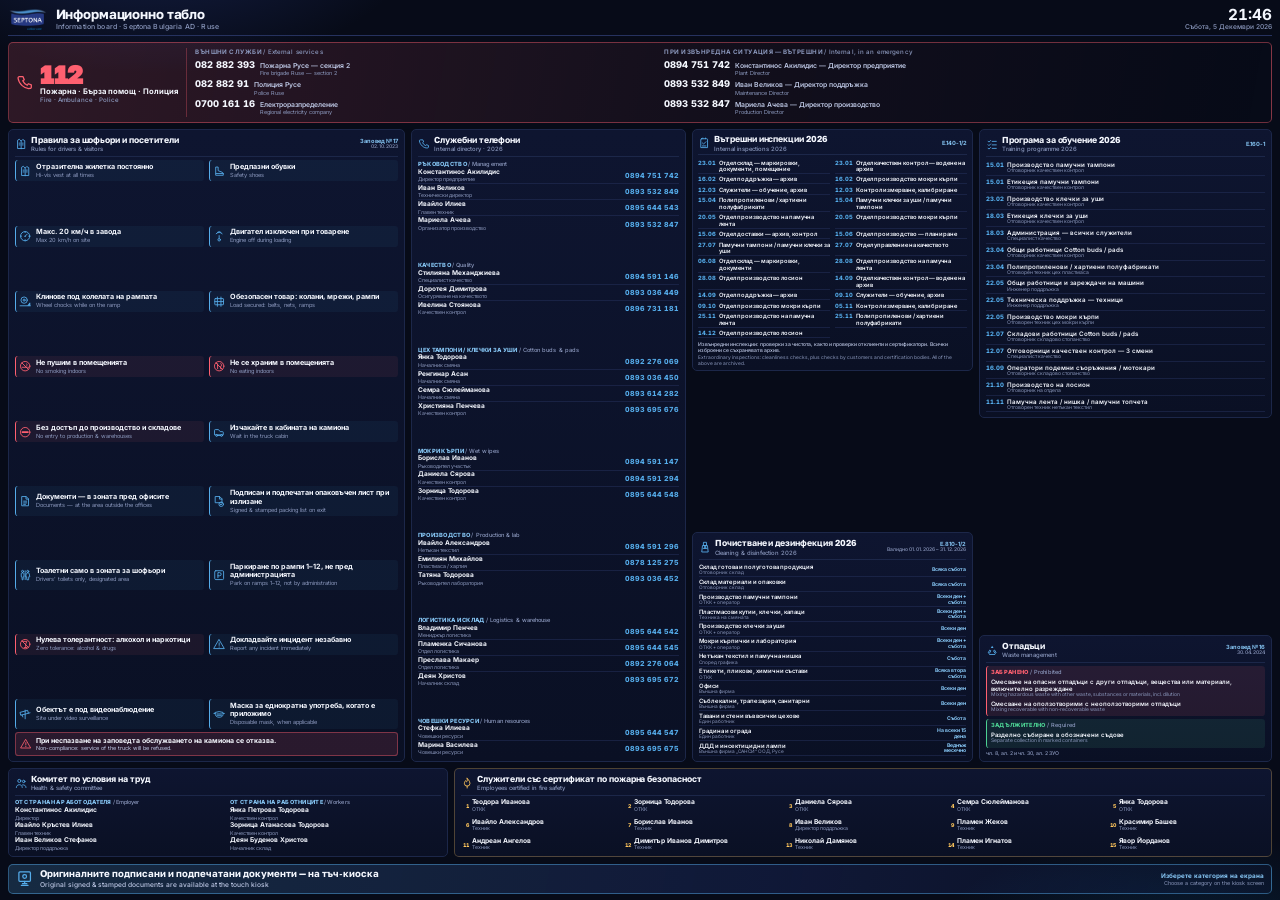
==== commit 7b04b809: "Extract all board content into editable content.js; fix residual text blur; show full programmes and" ====
--- a/web/index.html
+++ b/web/index.html
@@ -2,8 +2,8 @@
 <html lang="bg">
 <head>
   <meta charset="utf-8" />
-  <!-- Must be device-width: a fixed width=3840 combined with initial-scale=1 makes the
-       panel render only the top-left 1920x1080 of the page. -->
+  <!-- Must be device-width: a fixed width=3840 combined with initial-scale=1
+       makes the panel render only the top-left 1920x1080 of the page. -->
   <meta name="viewport" content="width=device-width, initial-scale=1, maximum-scale=1, minimum-scale=1, user-scalable=no, viewport-fit=cover" />
   <meta http-equiv="X-UA-Compatible" content="IE=edge" />
   <title>Septona Bulgaria — Информационно табло</title>
@@ -22,6 +22,7 @@
      ICON SPRITE
      ISO-7010-inspired pictograms. Stroke-based, inherit currentColor,
      so a single sprite serves every accent colour on the board.
+     Referenced from render.js by name, e.g. icon: 'vest' -> #i-vest.
      ============================================================ -->
 <svg class="sprite" aria-hidden="true" focusable="false">
   <defs>
@@ -145,286 +146,32 @@
       <path d="M12 2.6s5.4 4.6 5.4 9.8a5.4 5.4 0 01-10.8 0C6.6 9.6 9 7 9 7s.6 2.2 2 2.2c1.6 0 1.6-4.4 1-6.6z"/>
       <path d="M12 21.4v-4"/>
     </symbol>
+    <!-- cleaning -->
+    <symbol id="i-clean" viewBox="0 0 24 24">
+      <path d="M9.4 2.6h5.2v6.2H9.4z"/><path d="M7.6 8.8h8.8l1.5 12.6H6.1z"/>
+      <path d="M8.2 14.4h7.6"/><path d="M11 8.8v5.6M13 8.8v5.6"/>
+    </symbol>
+    <!-- inspection / check -->
+    <symbol id="i-check" viewBox="0 0 24 24">
+      <path d="M7 3.4h10a1.6 1.6 0 011.6 1.6v15.6H5.4V5A1.6 1.6 0 017 3.4z"/>
+      <path d="M8.6 11.6l2.2 2.2 4.6-4.6"/><path d="M8.6 17.4h6.8"/>
+      <path d="M9.4 3.4V2M14.6 3.4V2"/>
+    </symbol>
+    <!-- calendar -->
+    <symbol id="i-calendar" viewBox="0 0 24 24">
+      <rect x="3.6" y="5" width="16.8" height="15.4" rx="1.6"/>
+      <path d="M3.6 9.6h16.8"/><path d="M8 5V2.8M16 5V2.8"/>
+      <path d="M7.6 13.4h2.4M13.9 13.4h2.4M7.6 17h2.4M13.9 17h2.4"/>
+    </symbol>
   </defs>
 </svg>
-
-  <!-- ============ DOCS VIEW ============ -->
-  <section class="view view-docs is-active" id="docsView" aria-label="Информационно табло">
-    <div class="board" id="board">
-
-      <!-- ---------- HEADER ---------- -->
-      <header class="hdr">
-        <img class="hdr-logo" src="assets/septona-logo.png" alt="Septona Bulgaria" />
-        <div class="hdr-title">
-          <h1>Информационно табло</h1>
-          <p lang="en">Information board &middot; Septona Bulgaria AD &middot; Ruse</p>
-        </div>
-        <div class="hdr-meta">
-          <div class="hdr-clock" id="boardTime">--:--</div>
-          <div class="hdr-date" id="boardDate"></div>
-        </div>
-      </header>
-
-      <!-- ---------- EMERGENCY STRIP ---------- -->
-      <section class="emg" aria-label="Спешни телефони">
-        <div class="emg-112">
-          <svg class="emg-112-ico"><use href="#i-phone"/></svg>
-          <div class="emg-112-body">
-            <div class="emg-112-num">112</div>
-            <div class="emg-112-lbl">Пожарна &middot; Бърза помощ &middot; Полиция</div>
-            <div class="emg-112-lbl-en" lang="en">Fire &middot; Ambulance &middot; Police</div>
-          </div>
-        </div>
-
-        <div class="emg-grid">
-          <div class="emg-col">
-            <div class="emg-col-hd">Външни служби <span lang="en">/ External services</span></div>
-            <div class="emg-row">
-              <span class="emg-num">082 882 393</span>
-              <span class="emg-who">Пожарна Русе — секция 2<em lang="en">Fire brigade Ruse — section 2</em></span>
-            </div>
-            <div class="emg-row">
-              <span class="emg-num">082 882 91</span>
-              <span class="emg-who">Полиция Русе<em lang="en">Police Ruse</em></span>
-            </div>
-            <div class="emg-row">
-              <span class="emg-num">0700 161 16</span>
-              <span class="emg-who">Електроразпределение<em lang="en">Regional electricity company</em></span>
-            </div>
-          </div>
-
-          <div class="emg-col">
-            <div class="emg-col-hd">При извънредна ситуация — вътрешни <span lang="en">/ Internal, in an emergency</span></div>
-            <div class="emg-row">
-              <span class="emg-num">0894 751 742</span>
-              <span class="emg-who">Константинос Акилидис — Директор предприятие<em lang="en">Plant Director</em></span>
-            </div>
-            <div class="emg-row">
-              <span class="emg-num">0893 532 849</span>
-              <span class="emg-who">Иван Великов — Директор поддръжка<em lang="en">Maintenance Director</em></span>
-            </div>
-            <div class="emg-row">
-              <span class="emg-num">0893 532 847</span>
-              <span class="emg-who">Мариела Ачева — Директор производство<em lang="en">Production Director</em></span>
-            </div>
-          </div>
-        </div>
-      </section>
-
-      <!-- ---------- MAIN BAND ---------- -->
-      <div class="band">
-
-        <!-- ===== CARD: ORDER No.17 ===== -->
-        <section class="card card-rules">
-          <div class="card-hd">
-            <svg class="card-ico"><use href="#i-vest"/></svg>
-            <div class="card-hd-txt">
-              <h2>Правила за шофьори и посетители</h2>
-              <p lang="en">Rules for drivers &amp; visitors</p>
-            </div>
-            <span class="doc-ref">Заповед № 17<em>02.10.2023</em></span>
-          </div>
-
-          <ul class="rules">
-            <li><svg class="r-ico"><use href="#i-vest"/></svg><span class="r-bg">Отразителна жилетка постоянно</span><span class="r-en" lang="en">Hi-vis vest at all times</span></li>
-            <li><svg class="r-ico"><use href="#i-boot"/></svg><span class="r-bg">Предпазни обувки</span><span class="r-en" lang="en">Safety shoes</span></li>
-            <li><svg class="r-ico"><use href="#i-speed"/></svg><span class="r-bg">Макс. 20 км/ч в завода</span><span class="r-en" lang="en">Max 20 km/h on site</span></li>
-            <li><svg class="r-ico"><use href="#i-engine"/></svg><span class="r-bg">Двигател изключен при товарене</span><span class="r-en" lang="en">Engine off during loading</span></li>
-            <li><svg class="r-ico"><use href="#i-chock"/></svg><span class="r-bg">Клинове под колелата на рампата</span><span class="r-en" lang="en">Wheel chocks while on the ramp</span></li>
-            <li><svg class="r-ico"><use href="#i-strap"/></svg><span class="r-bg">Обезопасен товар: колани, мрежи, рампи</span><span class="r-en" lang="en">Load secured: belts, nets, ramps</span></li>
-            <li><svg class="r-ico r-no"><use href="#i-nosmoke"/></svg><span class="r-bg">Не пушим в помещенията</span><span class="r-en" lang="en">No smoking indoors</span></li>
-            <li><svg class="r-ico r-no"><use href="#i-noeat"/></svg><span class="r-bg">Не се храним в помещенията</span><span class="r-en" lang="en">No eating indoors</span></li>
-            <li><svg class="r-ico r-no"><use href="#i-noentry"/></svg><span class="r-bg">Без достъп до производство и складове</span><span class="r-en" lang="en">No entry to production &amp; warehouses</span></li>
-            <li><svg class="r-ico"><use href="#i-cabin"/></svg><span class="r-bg">Изчакайте в кабината на камиона</span><span class="r-en" lang="en">Wait in the truck cabin</span></li>
-            <li><svg class="r-ico"><use href="#i-doc"/></svg><span class="r-bg">Документи — в зоната пред офисите</span><span class="r-en" lang="en">Documents — at the area outside the offices</span></li>
-            <li><svg class="r-ico"><use href="#i-stamp"/></svg><span class="r-bg">Подписан и подпечатан опаковъчен лист при излизане</span><span class="r-en" lang="en">Signed &amp; stamped packing list on exit</span></li>
-            <li><svg class="r-ico"><use href="#i-toilet"/></svg><span class="r-bg">Тоалетни само в зоната за шофьори</span><span class="r-en" lang="en">Drivers&rsquo; toilets only, designated area</span></li>
-            <li><svg class="r-ico"><use href="#i-parking"/></svg><span class="r-bg">Паркиране по рампи 1&ndash;12, не пред администрацията</span><span class="r-en" lang="en">Park on ramps 1&ndash;12, not by administration</span></li>
-            <li><svg class="r-ico r-no"><use href="#i-noalcohol"/></svg><span class="r-bg">Нулева толерантност: алкохол и наркотици</span><span class="r-en" lang="en">Zero tolerance: alcohol &amp; drugs</span></li>
-            <li><svg class="r-ico"><use href="#i-alert"/></svg><span class="r-bg">Докладвайте инцидент незабавно</span><span class="r-en" lang="en">Report any incident immediately</span></li>
-            <li><svg class="r-ico"><use href="#i-cctv"/></svg><span class="r-bg">Обектът е под видеонаблюдение</span><span class="r-en" lang="en">Site under video surveillance</span></li>
-            <li><svg class="r-ico"><use href="#i-mask"/></svg><span class="r-bg">Маска за еднократна употреба, когато е приложимо</span><span class="r-en" lang="en">Disposable mask, when applicable</span></li>
-          </ul>
-
-          <p class="rules-warn">
-            <svg class="warn-ico"><use href="#i-alert"/></svg>
-            <span>При неспазване на заповедта обслужването на камиона се отказва.<em lang="en">Non-compliance: service of the truck will be refused.</em></span>
-          </p>
-        </section>
-
-        <!-- ===== CARD: PHONE DIRECTORY ===== -->
-        <section class="card card-dir">
-          <div class="card-hd">
-            <svg class="card-ico"><use href="#i-phone"/></svg>
-            <div class="card-hd-txt">
-              <h2>Служебни телефони</h2>
-              <p lang="en">Internal directory &middot; 2026</p>
-            </div>
-          </div>
-
-          <div class="dir">
-            <div class="dir-grp">
-              <h3>Ръководство <span lang="en">/ Management</span></h3>
-              <div class="dir-row"><b>Константинос Акилидис</b><i>Директор предприятие</i><span>0894 751 742</span></div>
-              <div class="dir-row"><b>Иван Великов</b><i>Технически директор</i><span>0893 532 849</span></div>
-              <div class="dir-row"><b>Ивайло Илиев</b><i>Главен техник</i><span>0895 644 543</span></div>
-              <div class="dir-row"><b>Мариела Ачева</b><i>Организатор производство</i><span>0893 532 847</span></div>
-            </div>
-
-            <div class="dir-grp">
-              <h3>Качество <span lang="en">/ Quality</span></h3>
-              <div class="dir-row"><b>Стилияна Механджиева</b><i>Специалист качество</i><span>0894 591 146</span></div>
-              <div class="dir-row"><b>Доротея Димитрова</b><i>Осигуряване на качеството</i><span>0893 036 449</span></div>
-              <div class="dir-row"><b>Ивелина Стоянова</b><i>Качествен контрол</i><span>0896 731 181</span></div>
-            </div>
-
-            <div class="dir-grp">
-              <h3>Цех тампони / клечки за уши <span lang="en">/ Cotton buds &amp; pads</span></h3>
-              <div class="dir-row"><b>Янка Тодорова</b><i>Началник смяна</i><span>0892 276 069</span></div>
-              <div class="dir-row"><b>Ренгинар Асан</b><i>Началник смяна</i><span>0893 036 450</span></div>
-              <div class="dir-row"><b>Семра Сюлейманова</b><i>Началник смяна</i><span>0893 614 282</span></div>
-              <div class="dir-row"><b>Християна Пенчева</b><i>Качествен контрол</i><span>0893 695 676</span></div>
-            </div>
-
-            <div class="dir-grp">
-              <h3>Мокри кърпи <span lang="en">/ Wet wipes</span></h3>
-              <div class="dir-row"><b>Борислав Иванов</b><i>Ръководител участък</i><span>0894 591 147</span></div>
-              <div class="dir-row"><b>Даниела Сярова</b><i>Качествен контрол</i><span>0894 591 294</span></div>
-              <div class="dir-row"><b>Зорница Тодорова</b><i>Качествен контрол</i><span>0895 644 548</span></div>
-            </div>
-
-            <div class="dir-grp">
-              <h3>Производство <span lang="en">/ Production &amp; lab</span></h3>
-              <div class="dir-row"><b>Ивайло Александров</b><i>Нетъкан текстил</i><span>0894 591 296</span></div>
-              <div class="dir-row"><b>Емилиян Михайлов</b><i>Пластмаса / хартия</i><span>0878 125 275</span></div>
-              <div class="dir-row"><b>Татяна Тодорова</b><i>Ръководител лаборатория</i><span>0893 036 452</span></div>
-            </div>
-
-            <div class="dir-grp">
-              <h3>Логистика и склад <span lang="en">/ Logistics &amp; warehouse</span></h3>
-              <div class="dir-row"><b>Владимир Пенчев</b><i>Мениджър логистика</i><span>0895 644 542</span></div>
-              <div class="dir-row"><b>Пламенка Сичанова</b><i>Отдел логистика</i><span>0895 644 545</span></div>
-              <div class="dir-row"><b>Преслава Макаер</b><i>Отдел логистика</i><span>0892 276 064</span></div>
-              <div class="dir-row"><b>Деян Христов</b><i>Началник склад</i><span>0893 695 672</span></div>
-            </div>
-
-            <div class="dir-grp">
-              <h3>Човешки ресурси <span lang="en">/ Human resources</span></h3>
-              <div class="dir-row"><b>Стефка Илиева</b><i>Човешки ресурси</i><span>0895 644 547</span></div>
-              <div class="dir-row"><b>Марина Василева</b><i>Човешки ресурси</i><span>0893 695 675</span></div>
-            </div>
-          </div>
-        </section>
-
-        <!-- ===== RIGHT STACK ===== -->
-        <div class="stack">
-
-          <!-- waste -->
-          <section class="card card-waste">
-            <div class="card-hd">
-              <svg class="card-ico"><use href="#i-waste"/></svg>
-              <div class="card-hd-txt">
-                <h2>Отпадъци</h2>
-                <p lang="en">Waste management</p>
-              </div>
-              <span class="doc-ref">Заповед № 16<em>30.04.2024</em></span>
-            </div>
-
-            <div class="wst-block wst-ban">
-              <div class="wst-lbl">Забранено <span lang="en">/ Prohibited</span></div>
-              <ul>
-                <li>Смесване на опасни отпадъци с други отпадъци, вещества или материали, включително разреждане<em lang="en">Mixing hazardous waste with other waste, substances or materials, incl. dilution</em></li>
-                <li>Смесване на оползотворими с неоползотворими отпадъци<em lang="en">Mixing recoverable with non-recoverable waste</em></li>
-              </ul>
-            </div>
-
-            <div class="wst-block wst-req">
-              <div class="wst-lbl">Задължително <span lang="en">/ Required</span></div>
-              <ul>
-                <li>Разделно събиране в обозначени съдове<em lang="en">Separate collection in marked containers</em></li>
-              </ul>
-            </div>
-            <p class="wst-legal">чл.&nbsp;8, ал.&nbsp;2 и чл.&nbsp;30, ал.&nbsp;2 ЗУО</p>
-          </section>
-
-          <!-- committee -->
-          <section class="card card-kut">
-            <div class="card-hd">
-              <svg class="card-ico"><use href="#i-people"/></svg>
-              <div class="card-hd-txt">
-                <h2>Комитет по условия на труд</h2>
-                <p lang="en">Health &amp; safety committee</p>
-              </div>
-            </div>
-            <div class="kut">
-              <div class="kut-side">
-                <h3>От работодателя <span lang="en">/ Employer</span></h3>
-                <p>Константинос Акилидис <i>Директор</i></p>
-                <p>Ивайло Кръстев Илиев <i>Главен техник</i></p>
-                <p>Иван Великов Стефанов <i>Директор поддръжка</i></p>
-              </div>
-              <div class="kut-side">
-                <h3>От работниците <span lang="en">/ Workers</span></h3>
-                <p>Янка Петрова Тодорова <i>Качествен контрол</i></p>
-                <p>Зорница Атанасова Тодорова <i>Качествен контрол</i></p>
-                <p>Деян Буденов Христов <i>Началник склад</i></p>
-              </div>
-            </div>
-            <p class="kut-fire">
-              <svg class="kut-fire-ico"><use href="#i-fire"/></svg>
-              <span><b>15</b> служители със сертификат за пожарна безопасност<em lang="en">15 employees certified in fire safety</em></span>
-            </p>
-          </section>
-
-          <!-- 2026 programmes -->
-          <section class="card card-prog">
-            <div class="card-hd">
-              <svg class="card-ico"><use href="#i-list"/></svg>
-              <div class="card-hd-txt">
-                <h2>Програми 2026</h2>
-                <p lang="en">2026 programmes</p>
-              </div>
-            </div>
-            <div class="prog">
-              <div class="prog-row">
-                <span class="prog-n">15</span>
-                <span class="prog-t">Обучения<em lang="en">Training topics</em></span>
-                <span class="prog-d">15.01 &ndash; 11.11.2026<em>E.160-1</em></span>
-              </div>
-              <div class="prog-row">
-                <span class="prog-n">28</span>
-                <span class="prog-t">Вътрешни инспекции<em lang="en">Internal inspections</em></span>
-                <span class="prog-d">23.01 &ndash; 14.12.2026<em>E.140-1/2</em></span>
-              </div>
-              <div class="prog-row">
-                <span class="prog-n">14</span>
-                <span class="prog-t">Зони по план за почистване и дезинфекция<em lang="en">Cleaning &amp; disinfection zones</em></span>
-                <span class="prog-d">01.01 &ndash; 31.12.2026<em>E.810-1/2</em></span>
-              </div>
-            </div>
-            <p class="prog-note">Извънредни инспекции: проверки за чистота и проверки от клиенти и сертификатори. ДДД — външна фирма „САНСИ“ ООД, Русе.<em lang="en">Extraordinary inspections: cleanliness checks, plus checks by customers and certification bodies.</em></p>
-          </section>
-
-        </div><!-- /stack -->
-      </div><!-- /band -->
-
-      <!-- ---------- FOOTER / KIOSK CTA ---------- -->
-      <footer class="cta">
-        <svg class="cta-ico"><use href="#i-kiosk"/></svg>
-        <div class="cta-txt">
-          <div class="cta-bg">Оригиналните подписани и подпечатани документи — на тъч&#8209;киоска</div>
-          <div class="cta-en" lang="en">Original signed &amp; stamped documents are available at the touch kiosk</div>
-        </div>
-        <div class="cta-hint">
-          <span>Изберете категория на екрана</span>
-          <em lang="en">Choose a category on the kiosk screen</em>
-        </div>
-      </footer>
-
-    </div><!-- /board -->
-  </section>
-
-  <!-- ============ SPLASH VIEW (burn-in relief) ============ -->
+  <!-- ============ DOCS VIEW ============
+       Intentionally empty. render.js builds this from the data in content.js,
+       so all edits happen in one plain-text file and cannot produce malformed
+       markup. -->
+  <section class="view view-docs is-active" id="docsView" aria-label="Информационно табло"></section>
+
+<!-- ============ SPLASH VIEW (burn-in relief) ============ -->
   <section class="view view-splash" id="splashView" aria-hidden="true">
     <div class="stage">
       <div class="bg-slide bg-slide-1 is-active" id="bgSlide1"></div>
@@ -444,6 +191,11 @@
     </div>
   </section>
 
+  <!-- content.js  = the ONLY file to edit for content changes
+       render.js   = turns that data into the board
+       app.js      = view cycling, clock, splash animation, burn-in drift -->
+  <script src="content.js"></script>
+  <script src="render.js"></script>
   <script src="app.js"></script>
 </body>
 </html>
--- a/web/style.css
+++ b/web/style.css
@@ -11,10 +11,25 @@
    to whatever the panel actually reports (1920@2x, 3840@1x, 1280@3x ...).
 
    This is deliberately NOT a `transform: scale()` approach: a scaled layer
-   can be rasterised once and then stretched by the compositor, which is
-   exactly the softness we are trying to eliminate. Reflowing instead means
-   glyphs are always rasterised at their true final size, so text lands on
-   the panel's real pixel grid and stays sharp.
+   is rasterised once and then stretched by the compositor, which is exactly
+   the softness we are trying to eliminate. Reflowing instead means glyphs are
+   always rasterised at their true final size, so text lands on the panel's
+   real pixel grid and stays sharp.
+
+   TEXT SHARPNESS — things that must NOT come back
+   ----------------------------------------------
+   1. No `transform` on any element that contains text. A transform promotes
+      the element to its own composited layer, and a fractional translate then
+      resamples that layer — every glyph in it goes soft. The burn-in drift is
+      therefore applied as whole-pixel `padding` from app.js, which reflows
+      instead of resampling.
+   2. No `-webkit-font-smoothing: antialiased`. That forces grayscale
+      antialiasing and visibly thins and softens text. Let the platform use
+      its normal (subpixel-capable) rasteriser.
+   3. No `text-rendering: optimizeLegibility`, which changes metrics for no
+      benefit here.
+   4. No `opacity` below 1 and no `filter` on text containers, for the same
+      layer-promotion reason as (1).
    ============================================================ */
 
 /* ---------- Fonts (bundled, offline) ----------
@@ -71,33 +86,28 @@
 
 /* ---------- Palette ----------
    Derived from the Septona logo: navy #263982, cyan #107cc0, sky #4d92ce.
-   Dark ground is deliberate on a signage panel: less emitted light in a
-   lit hall, lower burn-in energy, and higher perceived contrast for text. */
+   Dark ground is deliberate on a signage panel: less emitted light in a lit
+   hall, lower burn-in energy, higher perceived contrast for text. */
 :root {
   --navy-900: #070B18;
   --navy-850: #0A1024;
   --navy-800: #0E1530;
-  --navy-750: #131C3D;
-  --navy-700: #18224A;
   --line:     #26325F;
   --line-soft:#1C2749;
 
-  --ink:      #F2F5FD;
-  --ink-dim:  #B9C4E2;
-  --ink-mute: #8592B8;
-
-  --brand:    #4FA8E8;
-  --brand-dp: #263982;
-  --sky:      #7FC0F0;
-
-  --danger:   #FF5C6B;
-  --danger-dk:#3A1220;
-  --ok:       #46C98B;
-  --ok-dk:    #0C2B20;
-  --warn:     #FFC155;
-
-  --radius:   1.6rem;
-  --gap:      2.2rem;
+  --ink:      #F4F7FE;
+  --ink-dim:  #BDC7E4;
+  --ink-mute: #8B98BD;
+
+  --brand:    #55ACEA;
+  --sky:      #85C4F2;
+
+  --danger:   #FF6070;
+  --ok:       #4CD093;
+  --warn:     #FFC65C;
+
+  --radius:   1.5rem;
+  --gap:      1.9rem;
 }
 
 /* ---------- Reset & scaling root ---------- */
@@ -120,8 +130,6 @@
   background: var(--navy-900);
   color: var(--ink);
   font-family: 'InterB', 'Golos', system-ui, sans-serif;
-  -webkit-font-smoothing: antialiased;
-  text-rendering: optimizeLegibility;
   font-feature-settings: 'locl' 1, 'kern' 1, 'liga' 1;
   overscroll-behavior: none;
   -webkit-user-select: none; user-select: none;
@@ -130,24 +138,23 @@
 
 .sprite { position: absolute; width: 0; height: 0; overflow: hidden; }
 
-/* every <use> icon inherits these */
-svg use, svg symbol { }
 svg[class] {
   fill: none;
   stroke: currentColor;
   stroke-width: 1.7;
   stroke-linecap: round;
   stroke-linejoin: round;
-  vector-effect: non-scaling-stroke;
-}
-
-/* ---------- View switching ---------- */
-.view {
-  position: absolute; inset: 0;
-  opacity: 0; visibility: hidden;
-  transition: opacity 900ms ease;
-}
-.view.is-active { opacity: 1; visibility: visible; }
+}
+
+/* ---------- View switching ----------
+   `visibility` + `display` rather than opacity on the docs view: an animating
+   opacity layer resamples its text. The docs view crossfades via the splash
+   sitting on top of it instead. */
+.view { position: absolute; inset: 0; }
+.view-docs   { visibility: hidden; }
+.view-docs.is-active { visibility: visible; }
+.view-splash { opacity: 0; visibility: hidden; transition: opacity 900ms ease; z-index: 2; }
+.view-splash.is-active { opacity: 1; visibility: visible; }
 
 /* ============================================================
    DOCS VIEW — the board
@@ -157,321 +164,273 @@
 .board {
   position: absolute; inset: 0;
   display: grid;
-  grid-template-rows: auto auto 1fr auto;
+  grid-template-rows: auto auto minmax(0, 1fr) auto auto;
   gap: var(--gap);
-  padding: 2.4rem 2.8rem 2.2rem;
-  /* Sub-pixel anti-burn-in drift, ±3px over 10 min. */
-  animation: drift 600s ease-in-out infinite;
-  /* Soft brand wash so the dark ground is not flat black. */
+  /* app.js nudges these by whole pixels for burn-in relief. */
+  padding: 2rem 2.4rem 1.8rem;
   background:
-    radial-gradient(120rem 70rem at 12% -10%, rgba(38,57,130,.55), transparent 70%),
-    radial-gradient(110rem 60rem at 92% 108%, rgba(16,124,192,.22), transparent 72%),
+    radial-gradient(120rem 70rem at 12% -10%, rgba(38,57,130,.5), transparent 70%),
+    radial-gradient(110rem 60rem at 92% 108%, rgba(16,124,192,.2), transparent 72%),
     var(--navy-900);
-}
-@keyframes drift {
-  0%,100% { transform: translate(0,0); }
-  25%     { transform: translate(3px,-2px); }
-  50%     { transform: translate(-2px,3px); }
-  75%     { transform: translate(2px,2px); }
 }
 
 /* ---------- Header ---------- */
 .hdr {
-  display: grid;
-  grid-template-columns: auto 1fr auto;
-  align-items: center;
-  gap: 2.4rem;
-  padding-bottom: 1.6rem;
+  display: grid; grid-template-columns: auto 1fr auto;
+  align-items: center; gap: 2.2rem;
+  padding-bottom: 1.1rem;
   border-bottom: 0.2rem solid var(--line);
 }
-.hdr-logo { height: 7.6rem; width: auto; display: block; }
+.hdr-logo { height: 6.4rem; width: auto; display: block; }
 .hdr-title h1 {
   margin: 0;
   font-family: 'Golos', 'InterB', sans-serif;
-  font-weight: 700;
-  font-size: 4.6rem;
-  line-height: 1.05;
-  letter-spacing: -0.01em;
-  color: var(--ink);
+  font-weight: 700; font-size: 4rem; line-height: 1.05;
+  letter-spacing: -0.01em; color: var(--ink);
 }
 .hdr-title p {
-  margin: 0.5rem 0 0;
-  font-size: 2.4rem;
-  font-weight: 500;
-  color: var(--ink-mute);
-  letter-spacing: 0.02em;
+  margin: .35rem 0 0;
+  font-size: 2.1rem; font-weight: 500; color: var(--ink-mute); letter-spacing: .02em;
 }
 .hdr-meta { text-align: right; }
 .hdr-clock {
-  font-size: 5.4rem; font-weight: 700; line-height: 1;
-  font-variant-numeric: tabular-nums lining-nums;
-  color: var(--ink);
-}
-.hdr-date {
-  margin-top: 0.6rem;
-  font-size: 2.2rem; font-weight: 500; color: var(--ink-mute);
-}
+  font-size: 4.6rem; font-weight: 700; line-height: 1;
+  font-variant-numeric: tabular-nums lining-nums; color: var(--ink);
+}
+.hdr-date { margin-top: .4rem; font-size: 2rem; font-weight: 500; color: var(--ink-mute); }
 
 /* ---------- Emergency strip ---------- */
 .emg {
-  display: grid;
-  grid-template-columns: auto 1fr;
-  gap: 2.6rem;
-  align-items: stretch;
-  padding: 2rem 2.4rem;
+  display: grid; grid-template-columns: auto 1fr;
+  gap: 2.4rem; align-items: stretch;
+  padding: 1.5rem 2.2rem;
   border-radius: var(--radius);
-  background: linear-gradient(100deg, rgba(255,92,107,.16), rgba(255,92,107,.05) 55%, transparent);
-  border: 0.2rem solid rgba(255,92,107,.42);
-}
-.emg-112 { display: flex; align-items: center; gap: 2rem; padding-right: 2.6rem; border-right: 0.2rem solid rgba(255,92,107,.3); }
-.emg-112-ico { width: 6.4rem; height: 6.4rem; color: var(--danger); stroke-width: 1.6; flex: none; }
+  background: linear-gradient(100deg, rgba(255,96,112,.16), rgba(255,96,112,.05) 55%, transparent);
+  border: 0.2rem solid rgba(255,96,112,.42);
+}
+.emg-112 {
+  display: flex; align-items: center; gap: 1.8rem;
+  padding-right: 2.4rem; border-right: 0.2rem solid rgba(255,96,112,.3);
+}
+.emg-112-ico { width: 5.4rem; height: 5.4rem; color: var(--danger); stroke-width: 1.6; flex: none; }
 .emg-112-num {
   font-family: 'Golos', sans-serif;
-  font-size: 9.6rem; font-weight: 900; line-height: .92;
-  color: var(--danger); letter-spacing: -0.02em;
-  font-variant-numeric: lining-nums;
-}
-.emg-112-lbl    { font-size: 2.5rem; font-weight: 700; color: var(--ink); margin-top: .4rem; }
-.emg-112-lbl-en { font-size: 2rem;   font-weight: 500; color: var(--ink-mute); }
-
-.emg-grid { display: grid; grid-template-columns: 1fr 1.28fr; gap: 2.6rem; }
+  font-size: 8rem; font-weight: 900; line-height: .92;
+  color: var(--danger); letter-spacing: -0.02em; font-variant-numeric: lining-nums;
+}
+.emg-112-lbl    { font-size: 2.3rem; font-weight: 700; color: var(--ink); margin-top: .3rem; }
+.emg-112-lbl-en { font-size: 1.85rem; font-weight: 500; color: var(--ink-mute); }
+
+.emg-grid { display: grid; grid-template-columns: 1fr 1.3fr; gap: 2.4rem; }
 .emg-col-hd {
-  font-size: 1.95rem; font-weight: 700; letter-spacing: .08em; text-transform: uppercase;
-  color: var(--ink-mute); margin-bottom: 1rem;
+  font-size: 1.85rem; font-weight: 700; letter-spacing: .07em; text-transform: uppercase;
+  color: var(--ink-mute); margin-bottom: .7rem;
 }
 .emg-col-hd span { font-weight: 500; text-transform: none; letter-spacing: .02em; }
 .emg-row {
-  display: grid; grid-template-columns: auto 1fr; gap: 1.6rem;
-  align-items: baseline; padding: .42rem 0;
+  display: grid; grid-template-columns: auto 1fr; gap: 1.4rem;
+  align-items: baseline; padding: .3rem 0;
 }
 .emg-num {
-  font-size: 3rem; font-weight: 800; color: var(--ink);
+  font-size: 2.8rem; font-weight: 800; color: var(--ink);
   font-variant-numeric: tabular-nums lining-nums; white-space: nowrap;
 }
-.emg-who { font-size: 2.15rem; font-weight: 600; color: var(--ink-dim); line-height: 1.2; }
-.emg-who em { display: block; font-style: normal; font-size: 1.75rem; font-weight: 400; color: var(--ink-mute); }
-
-/* ---------- Main band ---------- */
+.emg-who { font-size: 2.05rem; font-weight: 600; color: var(--ink-dim); line-height: 1.2; }
+.emg-who em { display: block; font-style: normal; font-size: 1.65rem; font-weight: 400; color: var(--ink-mute); }
+
+/* ---------- Main band: 4 columns ----------
+   1 rules · 2 directory · 3 training + cleaning · 4 inspections + waste  */
 .band {
   display: grid;
-  grid-template-columns: 1.62fr 1.16fr 0.94fr;
+  grid-template-columns: 1.30fr 0.90fr 0.92fr 0.96fr;
   gap: var(--gap);
   min-height: 0;
 }
+/* space-between, not start: the two cards in a stack then sit flush with the
+   top and bottom of the band, so all four columns share the same baseline and
+   any slack shows as one clean gutter instead of a ragged bottom edge. */
+.stack { display: grid; grid-auto-rows: min-content; gap: var(--gap);
+         min-height: 0; align-content: space-between; }
 
 .card {
-  display: flex; flex-direction: column;
-  min-height: 0;
-  padding: 1.9rem 2.1rem;
+  display: flex; flex-direction: column; min-height: 0;
+  padding: 1.5rem 1.7rem;
   border-radius: var(--radius);
   background: linear-gradient(180deg, var(--navy-800), var(--navy-850));
   border: 0.2rem solid var(--line-soft);
 }
 .card-hd {
   display: grid; grid-template-columns: auto 1fr auto;
-  align-items: center; gap: 1.5rem;
-  padding-bottom: 1.3rem; margin-bottom: 1.5rem;
+  align-items: center; gap: 1.2rem;
+  padding-bottom: .95rem; margin-bottom: 1.1rem;
   border-bottom: 0.2rem solid var(--line-soft);
 }
-.card-ico { width: 4.4rem; height: 4.4rem; color: var(--brand); flex: none; }
+.card-ico { width: 3.7rem; height: 3.7rem; color: var(--brand); flex: none; }
 .card-hd-txt h2 {
-  margin: 0;
-  font-family: 'Golos', sans-serif;
-  font-size: 3.15rem; font-weight: 700; line-height: 1.1; color: var(--ink);
+  margin: 0; font-family: 'Golos', sans-serif;
+  font-size: 2.62rem; font-weight: 700; line-height: 1.1; color: var(--ink);
   letter-spacing: -0.005em;
 }
-.card-hd-txt p {
-  margin: .3rem 0 0;
-  font-size: 2rem; font-weight: 500; color: var(--ink-mute);
-}
+.card-hd-txt p { margin: .18rem 0 0; font-size: 1.78rem; font-weight: 500; color: var(--ink-mute); }
 .doc-ref {
-  text-align: right; font-size: 1.9rem; font-weight: 700; color: var(--sky);
+  text-align: right; font-size: 1.72rem; font-weight: 700; color: var(--sky);
   line-height: 1.15; white-space: nowrap;
 }
-.doc-ref em { display: block; font-style: normal; font-size: 1.65rem; font-weight: 500; color: var(--ink-mute); }
-
-/* ---------- Rules (Order No.17) ---------- */
+.doc-ref em { display: block; font-style: normal; font-size: 1.5rem; font-weight: 500; color: var(--ink-mute); }
+.card-note {
+  margin: .8rem 0 0; font-size: 1.52rem; font-weight: 500; color: var(--ink-dim); line-height: 1.24;
+}
+.card-note em {
+  display: block; font-style: normal; font-weight: 400; font-size: 1.46rem;
+  color: var(--ink-mute); margin-top: .15rem;
+}
+
+/* ---------- Rules (Order No.17) — the one zone that stays large ---------- */
 .rules {
   list-style: none; margin: 0; padding: 0;
-  display: grid;
-  grid-template-columns: 1fr 1fr;
-  gap: .95rem 1.7rem;
-  flex: 1 1 auto; min-height: 0;
-  /* Distribute the 18 chips down the full column instead of stacking them at
-     the top and leaving a dead band above the warning banner. */
-  align-content: space-between;
+  display: grid; grid-template-columns: 1fr 1fr;
+  gap: .85rem 1.5rem;
+  flex: 1 1 auto; min-height: 0; align-content: space-between;
 }
 .rules li {
-  display: grid;
-  grid-template-columns: auto 1fr;
-  grid-template-rows: auto auto;
-  column-gap: 1.5rem;
-  align-items: center;
-  padding: .88rem 1.15rem;
-  border-radius: 1.1rem;
-  background: rgba(79,168,232,.055);
-  border-left: .38rem solid var(--brand);
-}
-.r-ico {
-  grid-row: 1 / span 2; width: 4.1rem; height: 4.1rem;
-  color: var(--brand); stroke-width: 1.75; flex: none;
-}
-.r-no { color: var(--danger); }
-.rules li:has(.r-no) { background: rgba(255,92,107,.07); border-left-color: var(--danger); }
-.r-bg {
-  font-size: 2.35rem; font-weight: 700; line-height: 1.18; color: var(--ink);
-  align-self: end;
-}
-.r-en {
-  font-size: 1.85rem; font-weight: 400; line-height: 1.2; color: var(--ink-mute);
-  align-self: start; margin-top: .2rem;
-}
+  display: grid; grid-template-columns: auto 1fr; grid-template-rows: auto auto;
+  column-gap: 1.3rem; align-items: center;
+  padding: .8rem 1.05rem; border-radius: 1rem;
+  background: rgba(85,172,234,.055);
+  border-left: .36rem solid var(--brand);
+}
+.r-ico { grid-row: 1 / span 2; width: 3.7rem; height: 3.7rem; color: var(--brand); stroke-width: 1.75; flex: none; }
+.rules li.is-danger { background: rgba(255,96,112,.07); border-left-color: var(--danger); }
+.rules li.is-danger .r-ico { color: var(--danger); }
+.r-bg { font-size: 2.16rem; font-weight: 700; line-height: 1.18; color: var(--ink); align-self: end; }
+.r-en { font-size: 1.7rem; font-weight: 400; line-height: 1.2; color: var(--ink-mute); align-self: start; margin-top: .15rem; }
 .rules-warn {
-  display: grid; grid-template-columns: auto 1fr; gap: 1.4rem; align-items: center;
-  margin: 1.3rem 0 0; padding: 1.15rem 1.5rem;
-  border-radius: 1.1rem;
-  background: rgba(255,92,107,.13);
-  border: .18rem solid rgba(255,92,107,.4);
-}
-.warn-ico { width: 4rem; height: 4rem; color: var(--danger); flex: none; }
-.rules-warn span { font-size: 2.3rem; font-weight: 700; color: var(--ink); line-height: 1.2; }
-.rules-warn em { display: block; font-style: normal; font-size: 1.8rem; font-weight: 400; color: var(--ink-dim); }
+  display: grid; grid-template-columns: auto 1fr; gap: 1.2rem; align-items: center;
+  margin: 1.1rem 0 0; padding: 1rem 1.3rem; border-radius: 1rem;
+  background: rgba(255,96,112,.13); border: .18rem solid rgba(255,96,112,.4);
+}
+.warn-ico { width: 3.5rem; height: 3.5rem; color: var(--danger); flex: none; }
+.rules-warn span { font-size: 2.08rem; font-weight: 700; color: var(--ink); line-height: 1.2; }
+.rules-warn em { display: block; font-style: normal; font-size: 1.65rem; font-weight: 400; color: var(--ink-dim); }
 
 /* ---------- Directory ---------- */
-.dir {
-  flex: 1 1 auto; min-height: 0;
-  display: grid; align-content: space-between;
-  gap: .78rem;
-}
+.dir { flex: 1 1 auto; min-height: 0; display: grid; align-content: space-between; gap: .45rem; }
 .dir-grp h3 {
-  margin: 0 0 .34rem;
-  font-size: 1.92rem; font-weight: 800; letter-spacing: .05em; text-transform: uppercase;
-  color: var(--sky);
+  margin: 0 0 .22rem;
+  font-size: 1.72rem; font-weight: 800; letter-spacing: .05em; text-transform: uppercase; color: var(--sky);
 }
 .dir-grp h3 span { font-weight: 500; text-transform: none; letter-spacing: .01em; color: var(--ink-mute); }
 .dir-row {
-  display: grid;
-  grid-template-columns: 1fr auto;
+  display: grid; grid-template-columns: 1fr auto;
   grid-template-areas: 'name tel' 'role tel';
-  column-gap: 1.4rem;
-  align-items: center;
-  padding: .34rem 0;
-  border-bottom: .12rem solid rgba(38,50,95,.55);
+  column-gap: 1.2rem; align-items: center;
+  padding: .26rem 0; border-bottom: .12rem solid rgba(38,50,95,.5);
 }
 .dir-grp .dir-row:last-child { border-bottom: 0; }
-.dir-row b {
-  grid-area: name;
-  font-size: 2.12rem; font-weight: 700; color: var(--ink); line-height: 1.14;
-}
-.dir-row i {
-  grid-area: role; font-style: normal;
-  font-size: 1.72rem; font-weight: 400; color: var(--ink-mute); line-height: 1.14;
-}
+.dir-row b { grid-area: name; font-size: 1.96rem; font-weight: 700; color: var(--ink); line-height: 1.14; }
+.dir-row i { grid-area: role; font-style: normal; font-size: 1.58rem; font-weight: 400; color: var(--ink-mute); line-height: 1.14; }
 .dir-row span {
-  grid-area: tel;
-  font-size: 2.3rem; font-weight: 800; color: var(--brand);
+  grid-area: tel; font-size: 2.1rem; font-weight: 800; color: var(--brand);
   font-variant-numeric: tabular-nums lining-nums; white-space: nowrap;
 }
 
-/* ---------- Right stack ---------- */
-.stack { display: grid; grid-template-rows: auto auto 1fr; gap: var(--gap); min-height: 0; }
-
-/* waste */
-.wst-block { padding: 1.15rem 1.4rem; border-radius: 1.1rem; margin-bottom: 1.1rem; }
-.wst-ban { background: rgba(255,92,107,.1);  border-left: .38rem solid var(--danger); }
-.wst-req { background: rgba(70,201,139,.1);  border-left: .38rem solid var(--ok); margin-bottom: .9rem; }
-.wst-lbl {
-  font-size: 1.9rem; font-weight: 800; letter-spacing: .07em; text-transform: uppercase;
-  margin-bottom: .6rem;
-}
+/* ---------- Date-led lists: training + inspections ---------- */
+.dlist { flex: 1 1 auto; min-height: 0; display: grid; align-content: space-between; gap: .3rem; }
+.dlist.is-2col { grid-template-columns: 1fr 1fr; column-gap: 1.4rem; align-content: start; }
+.dl-row {
+  display: grid; grid-template-columns: auto 1fr; gap: 1rem; align-items: baseline;
+  padding: .3rem 0; border-bottom: .12rem solid rgba(38,50,95,.5);
+}
+.dl-date {
+  font-size: 1.82rem; font-weight: 800; color: var(--brand);
+  font-variant-numeric: tabular-nums lining-nums; white-space: nowrap;
+}
+.dl-txt { font-size: 1.86rem; font-weight: 600; color: var(--ink); line-height: 1.16; }
+.dl-txt em { display: block; font-style: normal; font-size: 1.5rem; font-weight: 400; color: var(--ink-mute); line-height: 1.14; }
+
+/* The inspections table is the densest thing on the board (25 rows in two
+   sub-columns) and shares its column with the cleaning schedule, so it runs
+   one notch tighter than the training list, which sits in a roomier column. */
+.card-insp { padding: 1.25rem 1.4rem; }
+.card-insp .card-hd { padding-bottom: .8rem; margin-bottom: .85rem; }
+.card-insp .dl-row { padding: .13rem 0; }
+.card-insp .dl-txt { font-size: 1.74rem; line-height: 1.13; }
+.card-insp .dl-txt em { font-size: 1.42rem; }
+.card-insp .dl-date { font-size: 1.74rem; }
+
+/* ---------- Cleaning schedule ---------- */
+.clean { flex: 1 1 auto; min-height: 0; display: grid; align-content: space-between; gap: .3rem; }
+.cl-row {
+  display: grid; grid-template-columns: 1fr auto; gap: 1.1rem; align-items: center;
+  padding: .17rem 0; border-bottom: .12rem solid rgba(38,50,95,.5);
+}
+.cl-zone { font-size: 1.78rem; font-weight: 600; color: var(--ink); line-height: 1.09; }
+.cl-zone em { display: block; font-style: normal; font-size: 1.42rem; font-weight: 400; color: var(--ink-mute); line-height: 1.12; }
+.cl-freq {
+  font-size: 1.54rem; font-weight: 700; color: var(--sky); text-align: right;
+  line-height: 1.14; max-width: 12.5rem;
+}
+
+/* ---------- Waste ---------- */
+.wst-block { padding: .95rem 1.2rem; border-radius: 1rem; margin-bottom: .85rem; }
+.wst-ban { background: rgba(255,96,112,.1); border-left: .36rem solid var(--danger); }
+.wst-req { background: rgba(76,208,147,.1); border-left: .36rem solid var(--ok); margin-bottom: .7rem; }
+.wst-lbl { font-size: 1.7rem; font-weight: 800; letter-spacing: .06em; text-transform: uppercase; margin-bottom: .4rem; }
 .wst-ban .wst-lbl { color: var(--danger); }
 .wst-req .wst-lbl { color: var(--ok); }
 .wst-lbl span { font-weight: 500; text-transform: none; letter-spacing: .01em; color: var(--ink-mute); }
 .wst-block ul { list-style: none; margin: 0; padding: 0; }
-.wst-block li {
-  font-size: 2.05rem; font-weight: 600; color: var(--ink); line-height: 1.2;
-  padding: .38rem 0;
-}
-.wst-block li em {
-  display: block; font-style: normal;
-  font-size: 1.68rem; font-weight: 400; color: var(--ink-mute); line-height: 1.18;
-}
-.wst-legal { margin: 0; font-size: 1.72rem; font-weight: 500; color: var(--ink-mute); }
-
-/* committee */
-.kut { display: grid; gap: 1.1rem; }
+.wst-block li { font-size: 1.82rem; font-weight: 600; color: var(--ink); line-height: 1.18; padding: .28rem 0; }
+.wst-block li em { display: block; font-style: normal; font-size: 1.5rem; font-weight: 400; color: var(--ink-mute); line-height: 1.14; }
+.wst-legal { margin: 0; font-size: 1.55rem; font-weight: 500; color: var(--ink-mute); }
+
+/* ---------- People band: committee + every certified employee ---------- */
+.pband { display: grid; grid-template-columns: 0.86fr 1.6fr; gap: var(--gap); min-height: 0; }
+
+.kut { flex: 1 1 auto; min-height: 0; display: grid; grid-template-columns: 1fr 1fr;
+       gap: 1.4rem; align-content: space-between; }
 .kut-side h3 {
-  margin: 0 0 .4rem;
-  font-size: 1.88rem; font-weight: 800; letter-spacing: .05em; text-transform: uppercase; color: var(--sky);
+  margin: 0 0 .3rem;
+  font-size: 1.68rem; font-weight: 800; letter-spacing: .05em; text-transform: uppercase; color: var(--sky);
 }
 .kut-side h3 span { font-weight: 500; text-transform: none; letter-spacing: .01em; color: var(--ink-mute); }
-.kut-side p {
-  margin: 0; padding: .3rem 0;
-  font-size: 2.02rem; font-weight: 700; color: var(--ink); line-height: 1.16;
-}
-.kut-side p i {
-  font-style: normal; font-weight: 400; font-size: 1.72rem; color: var(--ink-mute);
-  display: block;
-}
-.kut-fire {
-  display: grid; grid-template-columns: auto 1fr; gap: 1.2rem; align-items: center;
-  margin: 1.2rem 0 0; padding: 1.05rem 1.3rem;
-  border-radius: 1.1rem;
-  background: rgba(255,193,85,.1); border: .18rem solid rgba(255,193,85,.34);
-}
-.kut-fire-ico { width: 3.6rem; height: 3.6rem; color: var(--warn); flex: none; }
-.kut-fire span { font-size: 1.98rem; font-weight: 600; color: var(--ink); line-height: 1.2; }
-.kut-fire span b { font-size: 2.5rem; font-weight: 800; color: var(--warn); }
-.kut-fire em { display: block; font-style: normal; font-size: 1.65rem; font-weight: 400; color: var(--ink-mute); }
-
-/* programmes */
-.prog { display: grid; gap: .85rem; align-content: start; }
-.card-prog { justify-content: space-between; }
-.prog-row {
-  display: grid; grid-template-columns: auto 1fr auto;
-  gap: 1.3rem; align-items: center;
-  padding: .95rem 1.2rem; border-radius: 1.1rem;
-  background: rgba(79,168,232,.07);
-  border-left: .38rem solid var(--brand);
-}
-.prog-n {
-  font-family: 'Golos', sans-serif;
-  font-size: 3.6rem; font-weight: 900; line-height: 1; color: var(--brand);
-  font-variant-numeric: lining-nums; min-width: 5.4rem; text-align: center;
-}
-.prog-t { font-size: 2.02rem; font-weight: 700; color: var(--ink); line-height: 1.16; }
-.prog-t em { display: block; font-style: normal; font-size: 1.66rem; font-weight: 400; color: var(--ink-mute); }
-.prog-d {
-  text-align: right; font-size: 1.86rem; font-weight: 700; color: var(--ink-dim);
-  font-variant-numeric: tabular-nums lining-nums; white-space: nowrap; line-height: 1.16;
-}
-.prog-d em { display: block; font-style: normal; font-size: 1.58rem; font-weight: 500; color: var(--ink-mute); }
-.prog-note {
-  margin: 1.1rem 0 0; font-size: 1.76rem; font-weight: 500; color: var(--ink-dim); line-height: 1.24;
-}
-.prog-note em { display: block; font-style: normal; font-weight: 400; font-size: 1.6rem; color: var(--ink-mute); margin-top: .2rem; }
+.kut-side p { margin: 0; padding: .2rem 0; font-size: 1.98rem; font-weight: 700; color: var(--ink); line-height: 1.16; }
+.kut-side p i { font-style: normal; font-weight: 400; font-size: 1.58rem; color: var(--ink-mute); display: block; }
+
+.fire-grid {
+  flex: 1 1 auto; min-height: 0;
+  display: grid; grid-template-columns: repeat(5, 1fr);
+  gap: .5rem 1.4rem; align-content: space-between;
+}
+.fire-row { display: grid; grid-template-columns: auto 1fr; gap: .9rem; align-items: center; }
+.fire-n {
+  font-size: 1.58rem; font-weight: 800; color: var(--warn);
+  font-variant-numeric: tabular-nums lining-nums;
+  min-width: 2.4rem; text-align: right;
+}
+.fire-who { font-size: 2rem; font-weight: 700; color: var(--ink); line-height: 1.14; }
+.fire-who em { display: block; font-style: normal; font-size: 1.56rem; font-weight: 400; color: var(--ink-mute); }
+.card-fire .card-ico { color: var(--warn); }
+.card-fire { border-color: rgba(255,198,92,.28); }
 
 /* ---------- Footer CTA ---------- */
 .cta {
   display: grid; grid-template-columns: auto 1fr auto;
-  align-items: center; gap: 2.2rem;
-  padding: 1.7rem 2.4rem;
-  border-radius: var(--radius);
-  background: linear-gradient(100deg, rgba(79,168,232,.2), rgba(38,57,130,.3) 60%, rgba(38,57,130,.1));
-  border: .2rem solid rgba(79,168,232,.46);
-}
-.cta-ico { width: 6rem; height: 6rem; color: var(--brand); flex: none; stroke-width: 1.6; }
-.cta-bg {
-  font-family: 'Golos', sans-serif;
-  font-size: 3.3rem; font-weight: 700; color: var(--ink); line-height: 1.12;
-}
-.cta-en { margin-top: .35rem; font-size: 2.25rem; font-weight: 500; color: var(--ink-dim); }
+  align-items: center; gap: 2rem;
+  padding: 1.3rem 2.2rem; border-radius: var(--radius);
+  background: linear-gradient(100deg, rgba(85,172,234,.2), rgba(38,57,130,.3) 60%, rgba(38,57,130,.1));
+  border: .2rem solid rgba(85,172,234,.46);
+}
+.cta-ico { width: 5.2rem; height: 5.2rem; color: var(--brand); flex: none; stroke-width: 1.6; }
+.cta-bg { font-family: 'Golos', sans-serif; font-size: 2.9rem; font-weight: 700; color: var(--ink); line-height: 1.12; }
+.cta-en { margin-top: .25rem; font-size: 2rem; font-weight: 500; color: var(--ink-dim); }
 .cta-hint { text-align: right; }
-.cta-hint span { display: block; font-size: 2.1rem; font-weight: 700; color: var(--sky); }
-.cta-hint em { font-style: normal; font-size: 1.8rem; font-weight: 400; color: var(--ink-mute); }
+.cta-hint span { display: block; font-size: 1.9rem; font-weight: 700; color: var(--sky); }
+.cta-hint em { font-style: normal; font-size: 1.62rem; font-weight: 400; color: var(--ink-mute); }
 
 /* ============================================================
-   SPLASH VIEW — burn-in relief (unchanged behaviour)
+   SPLASH VIEW — burn-in relief
+   Transforms and opacity are fine here: it is imagery, not text.
    ============================================================ */
 .view-splash { background: #0a1420; }
 .stage { position: absolute; inset: 0; overflow: hidden; }
@@ -501,8 +460,7 @@
 .particles { position: absolute; inset: 0; }
 .particle {
   position: absolute; border-radius: 50%;
-  background: #fff;
-  box-shadow: 0 0 1.2rem rgba(255,255,255,.75);
+  background: #fff; box-shadow: 0 0 1.2rem rgba(255,255,255,.75);
   animation-name: rise; animation-timing-function: linear; animation-iteration-count: infinite;
 }
 @keyframes rise {
@@ -522,10 +480,7 @@
   color: rgba(255,255,255,.86); text-shadow: 0 .2rem 1.6rem rgba(0,0,0,.5);
 }
 
-.logo-center {
-  position: absolute; inset: 0;
-  display: flex; align-items: center; justify-content: center;
-}
+.logo-center { position: absolute; inset: 0; display: flex; align-items: center; justify-content: center; }
 .logo-img {
   width: 46rem; height: auto;
   filter: drop-shadow(0 1.2rem 4rem rgba(0,0,0,.45));
@@ -537,5 +492,5 @@
 }
 
 @media (prefers-reduced-motion: reduce) {
-  .board, .bg-slide, .logo-img, .particle { animation: none !important; }
-}
+  .bg-slide, .logo-img, .particle { animation: none !important; }
+}
